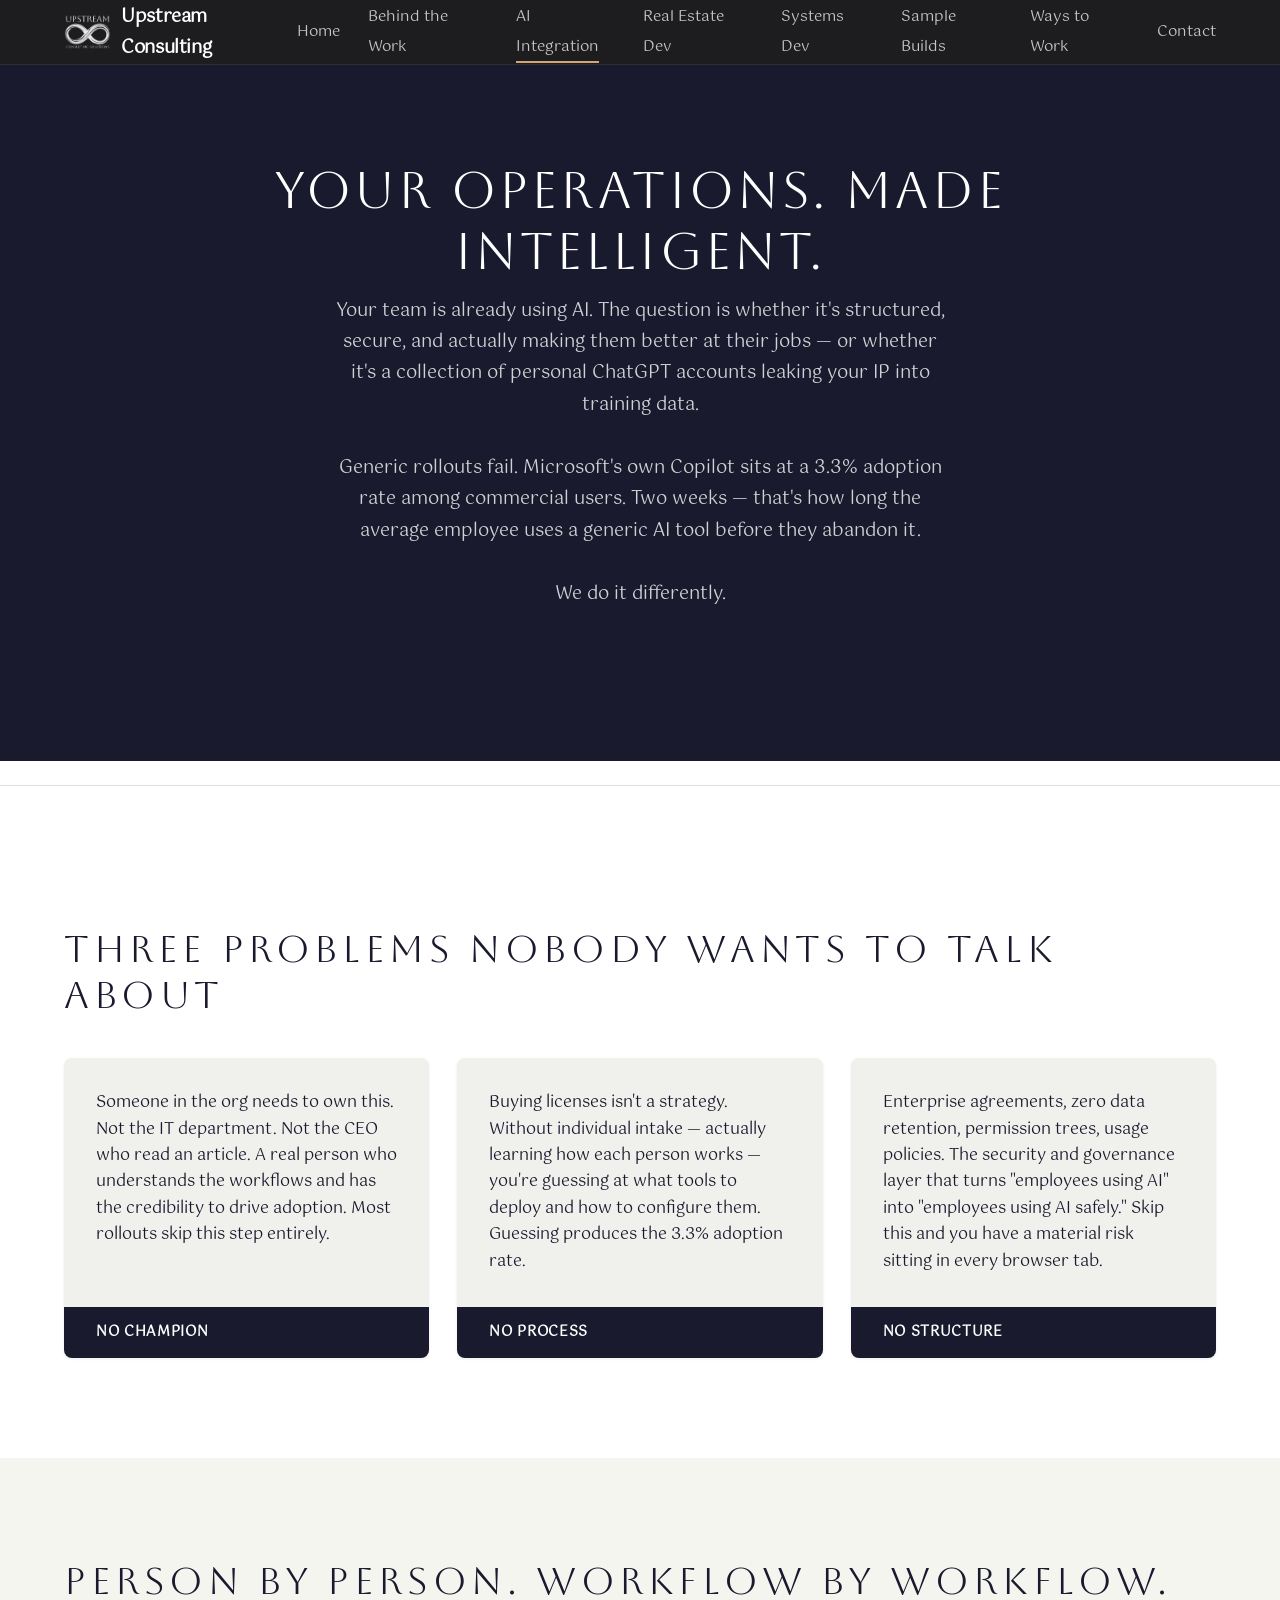
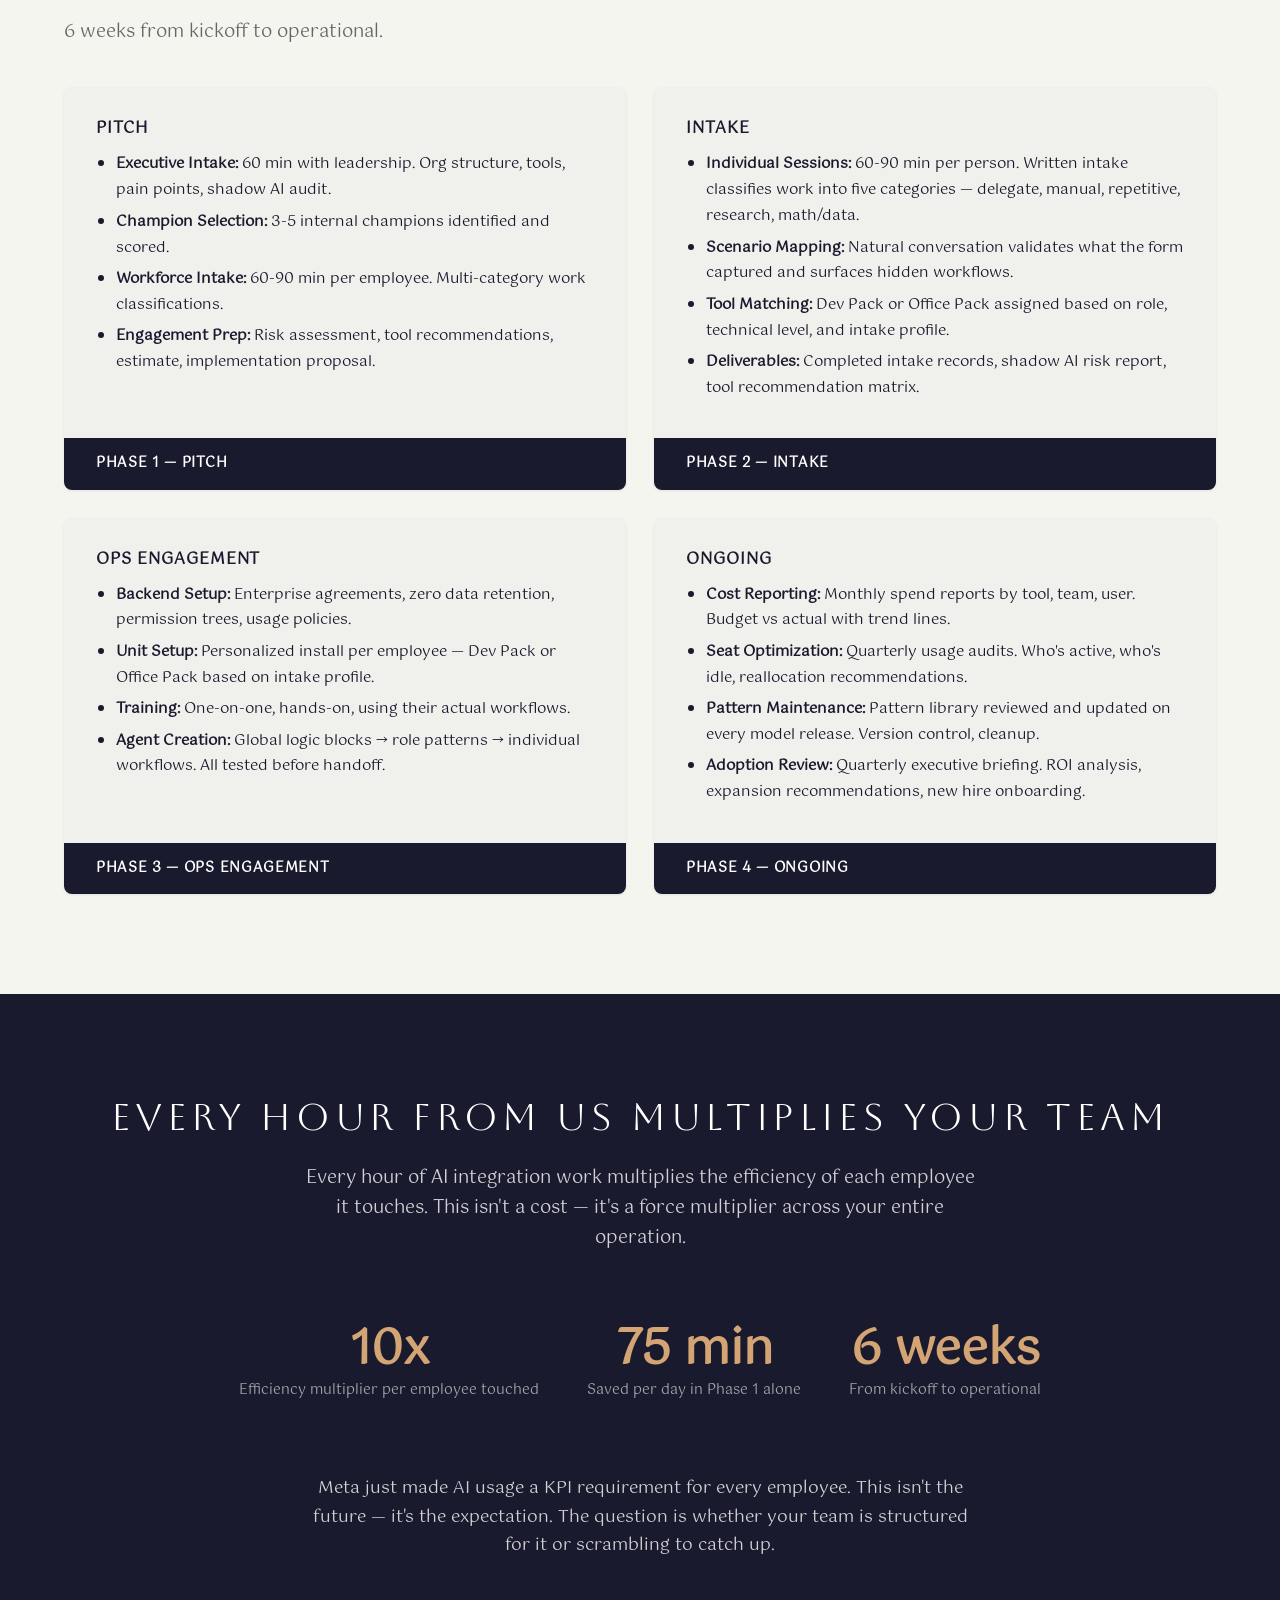
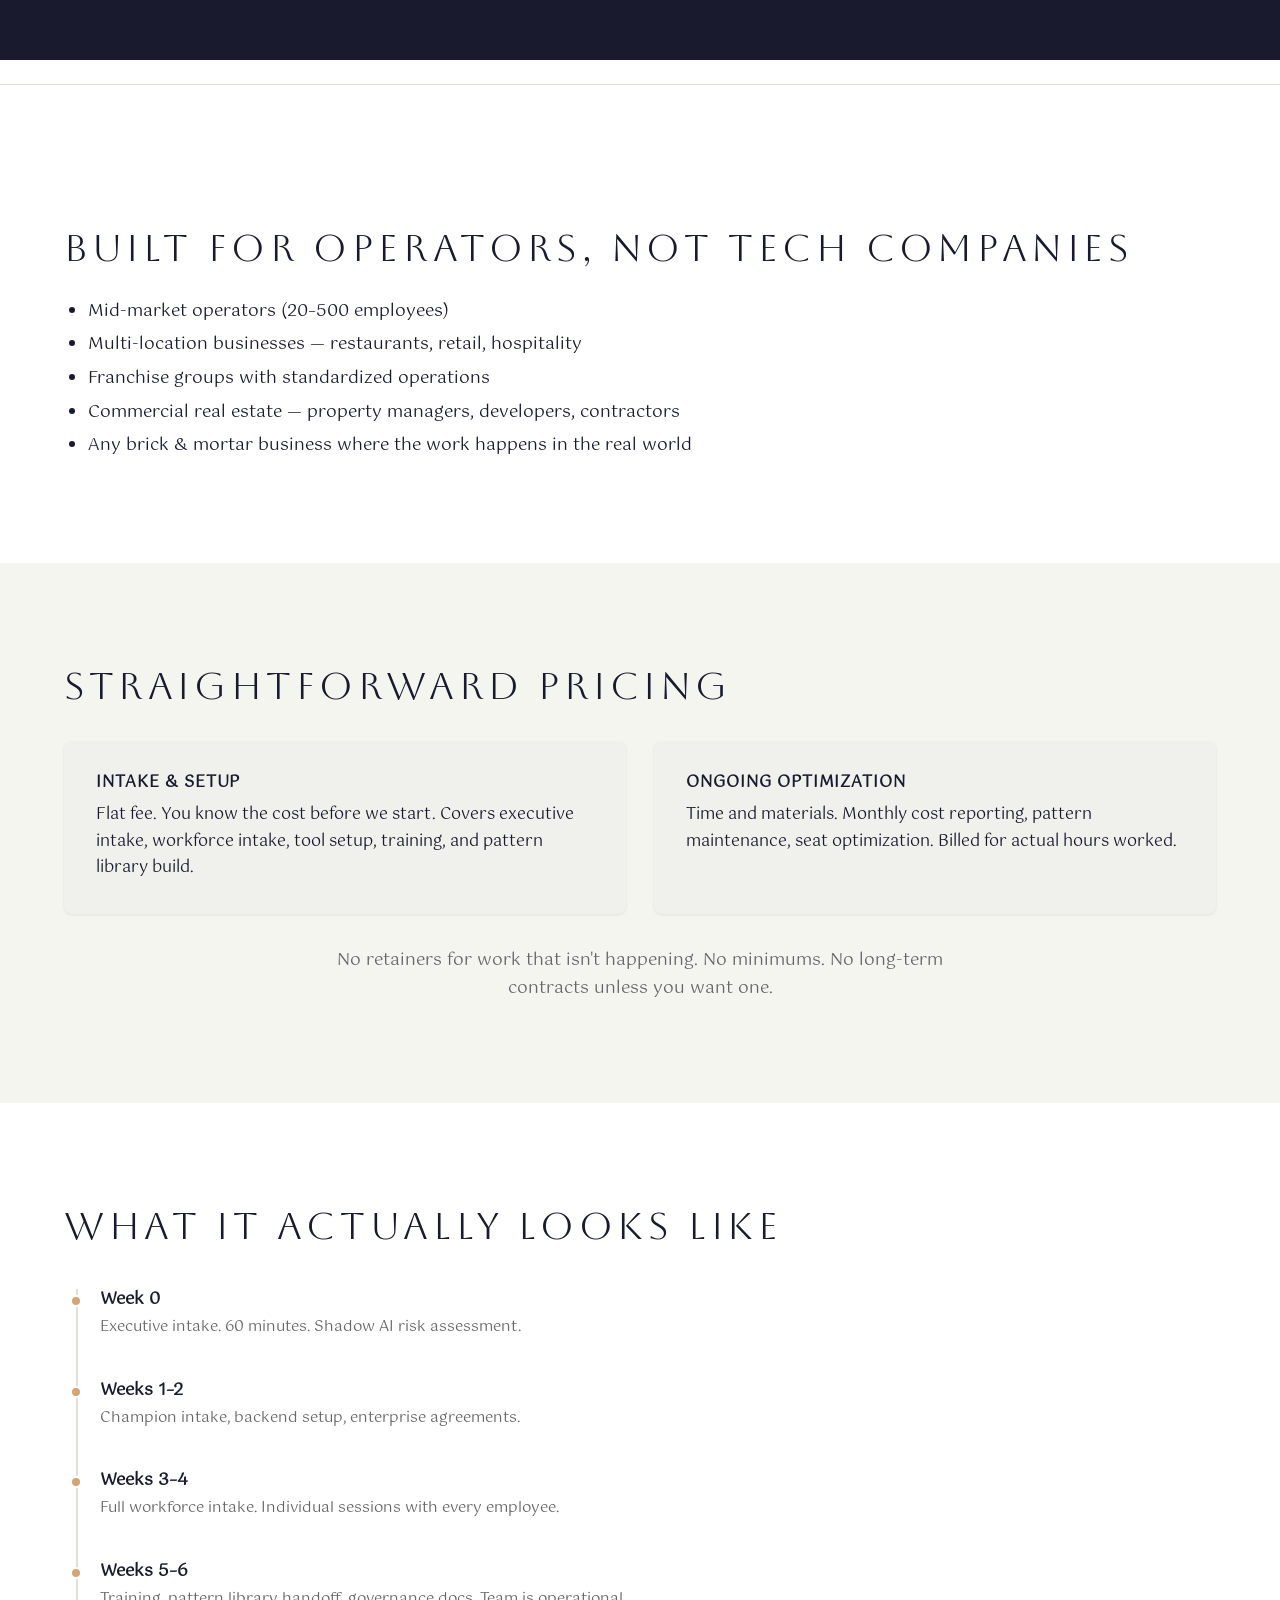
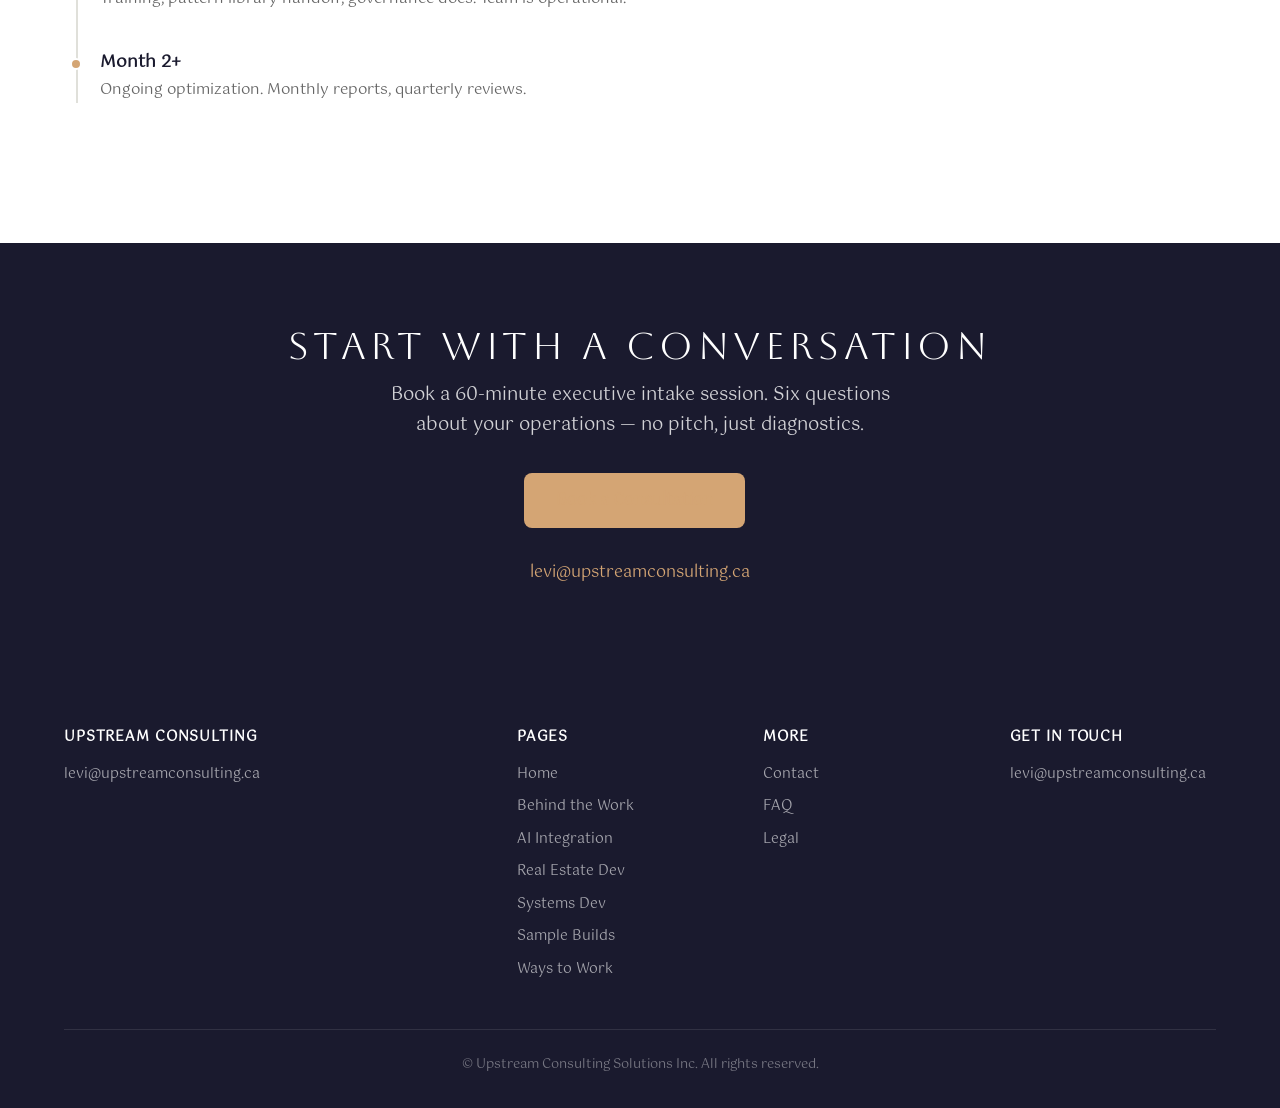
==== ai-integration/index.html @ 2034665e "Initial site: Webflow conversion + Sample Builds gallery + Ways to Work - 8 original pages restructu" ====
<!DOCTYPE html>
<html lang="en">
<head>
  <meta charset="UTF-8">
  <meta name="viewport" content="width=device-width, initial-scale=1.0">
  <title>AI Integration for Brick &amp; Mortar Operators | Upstream Consulting</title>
  <meta name="description" content="Person-by-person AI integration for brick and mortar operators. Structured rollouts, enterprise security, and ongoing optimization — not generic Copilot deployments.">
  <link rel="stylesheet" href="/styles.css">
</head>
<body>

  <!-- Navigation -->
  <nav class="nav" id="nav">
    <div class="nav-inner">
      <a href="/" class="nav-logo"><img src="/images/logo-invert-small.png" alt="Upstream Consulting"><span>Upstream Consulting</span></a>
      <button class="hamburger" id="hamburger" aria-label="Toggle menu">
        <span></span><span></span><span></span>
      </button>
      <ul class="nav-links" id="navLinks">
        <li><a href="/">Home</a></li>
        <li><a href="/behind-the-work/">Behind the Work</a></li>
        <li><a href="/ai-integration/" class="active">AI Integration</a></li>
        <li><a href="/red/">Real Estate Dev</a></li>
        <li><a href="/system-development/">Systems Dev</a></li>
        <li><a href="/sample-builds/">Sample Builds</a></li>
        <li><a href="/ways-to-work/">Ways to Work</a></li>
        <li><a href="/contact/">Contact</a></li>
      </ul>
    </div>
  </nav>

  <!-- Hero -->
  <section class="hero dark-section">
    <div class="container">
      <h1>Your Operations. Made Intelligent.</h1>
      <p>Your team is already using AI. The question is whether it's structured, secure, and actually making them better at their jobs — or whether it's a collection of personal ChatGPT accounts leaking your IP into training data.</p>
      <p>Generic rollouts fail. Microsoft's own Copilot sits at a 3.3% adoption rate among commercial users. Two weeks — that's how long the average employee uses a generic AI tool before they abandon it.</p>
      <p>We do it differently.</p>
    </div>
  </section>

  <div class="section-divider"></div>

  <!-- Three Problems -->
  <section class="section">
    <div class="container">
      <h2>Three Problems Nobody Wants to Talk About</h2>
      <div class="cards-grid-3" style="margin-top: 2.5rem;">
        <div class="card phase-card">
          <div class="card-body">
            <p>Someone in the org needs to own this. Not the IT department. Not the CEO who read an article. A real person who understands the workflows and has the credibility to drive adoption. Most rollouts skip this step entirely.</p>
          </div>
          <div class="card-label">No Champion</div>
        </div>
        <div class="card phase-card">
          <div class="card-body">
            <p>Buying licenses isn't a strategy. Without individual intake — actually learning how each person works — you're guessing at what tools to deploy and how to configure them. Guessing produces the 3.3% adoption rate.</p>
          </div>
          <div class="card-label">No Process</div>
        </div>
        <div class="card phase-card">
          <div class="card-body">
            <p>Enterprise agreements, zero data retention, permission trees, usage policies. The security and governance layer that turns "employees using AI" into "employees using AI safely." Skip this and you have a material risk sitting in every browser tab.</p>
          </div>
          <div class="card-label">No Structure</div>
        </div>
      </div>
    </div>
  </section>

  <!-- Person by Person -->
  <section class="section alt-bg">
    <div class="container">
      <h2>Person by Person. Workflow by Workflow.</h2>
      <p class="section-sub">6 weeks from kickoff to operational.</p>
      <div class="cards-grid" style="margin-top: 1rem;">

        <!-- PITCH -->
        <div class="card phase-card">
          <div class="card-body">
            <h3>Pitch</h3>
            <ul>
              <li><strong>Executive Intake:</strong> 60 min with leadership. Org structure, tools, pain points, shadow AI audit.</li>
              <li><strong>Champion Selection:</strong> 3-5 internal champions identified and scored.</li>
              <li><strong>Workforce Intake:</strong> 60-90 min per employee. Multi-category work classifications.</li>
              <li><strong>Engagement Prep:</strong> Risk assessment, tool recommendations, estimate, implementation proposal.</li>
            </ul>
          </div>
          <div class="card-label">Phase 1 — Pitch</div>
        </div>

        <!-- INTAKE -->
        <div class="card phase-card">
          <div class="card-body">
            <h3>Intake</h3>
            <ul>
              <li><strong>Individual Sessions:</strong> 60-90 min per person. Written intake classifies work into five categories — delegate, manual, repetitive, research, math/data.</li>
              <li><strong>Scenario Mapping:</strong> Natural conversation validates what the form captured and surfaces hidden workflows.</li>
              <li><strong>Tool Matching:</strong> Dev Pack or Office Pack assigned based on role, technical level, and intake profile.</li>
              <li><strong>Deliverables:</strong> Completed intake records, shadow AI risk report, tool recommendation matrix.</li>
            </ul>
          </div>
          <div class="card-label">Phase 2 — Intake</div>
        </div>

        <!-- OPS ENGAGEMENT -->
        <div class="card phase-card">
          <div class="card-body">
            <h3>Ops Engagement</h3>
            <ul>
              <li><strong>Backend Setup:</strong> Enterprise agreements, zero data retention, permission trees, usage policies.</li>
              <li><strong>Unit Setup:</strong> Personalized install per employee — Dev Pack or Office Pack based on intake profile.</li>
              <li><strong>Training:</strong> One-on-one, hands-on, using their actual workflows.</li>
              <li><strong>Agent Creation:</strong> Global logic blocks → role patterns → individual workflows. All tested before handoff.</li>
            </ul>
          </div>
          <div class="card-label">Phase 3 — Ops Engagement</div>
        </div>

        <!-- ONGOING -->
        <div class="card phase-card">
          <div class="card-body">
            <h3>Ongoing</h3>
            <ul>
              <li><strong>Cost Reporting:</strong> Monthly spend reports by tool, team, user. Budget vs actual with trend lines.</li>
              <li><strong>Seat Optimization:</strong> Quarterly usage audits. Who's active, who's idle, reallocation recommendations.</li>
              <li><strong>Pattern Maintenance:</strong> Pattern library reviewed and updated on every model release. Version control, cleanup.</li>
              <li><strong>Adoption Review:</strong> Quarterly executive briefing. ROI analysis, expansion recommendations, new hire onboarding.</li>
            </ul>
          </div>
          <div class="card-label">Phase 4 — Ongoing</div>
        </div>

      </div>
    </div>
  </section>

  <!-- Force Multiplier -->
  <section class="dark-section" style="text-align:center;">
    <div class="container">
      <h2>Every Hour From Us Multiplies Your Team</h2>
      <p style="max-width:680px; margin:1.5rem auto;">Every hour of AI integration work multiplies the efficiency of each employee it touches. This isn't a cost — it's a force multiplier across your entire operation.</p>
      <div class="stats-row" style="margin-top:2rem;">
        <div class="stat">
          <div class="stat-number">10x</div>
          <div class="stat-label">Efficiency multiplier per employee touched</div>
        </div>
        <div class="stat">
          <div class="stat-number">75 min</div>
          <div class="stat-label">Saved per day in Phase 1 alone</div>
        </div>
        <div class="stat">
          <div class="stat-number">6 weeks</div>
          <div class="stat-label">From kickoff to operational</div>
        </div>
      </div>
      <p style="max-width:680px; margin:2rem auto 0; font-size:1.05rem;">Meta just made AI usage a KPI requirement for every employee. This isn't the future — it's the expectation. The question is whether your team is structured for it or scrambling to catch up.</p>
    </div>
  </section>

  <div class="section-divider"></div>

  <!-- Built for Operators -->
  <section class="section">
    <div class="container">
      <h2>Built for Operators, Not Tech Companies</h2>
      <ul style="max-width: 680px; margin-top: 1.5rem; padding-left: 1.5rem; font-size: 1.05rem; line-height: 2;">
        <li>Mid-market operators (20–500 employees)</li>
        <li>Multi-location businesses — restaurants, retail, hospitality</li>
        <li>Franchise groups with standardized operations</li>
        <li>Commercial real estate — property managers, developers, contractors</li>
        <li>Any brick &amp; mortar business where the work happens in the real world</li>
      </ul>
    </div>
  </section>

  <!-- Straightforward Pricing -->
  <section class="section alt-bg">
    <div class="container">
      <h2>Straightforward Pricing</h2>
      <div class="cards-grid" style="margin-top: 2rem;">
        <div class="card">
          <div class="card-body">
            <h3>Intake &amp; Setup</h3>
            <p>Flat fee. You know the cost before we start. Covers executive intake, workforce intake, tool setup, training, and pattern library build.</p>
          </div>
        </div>
        <div class="card">
          <div class="card-body">
            <h3>Ongoing Optimization</h3>
            <p>Time and materials. Monthly cost reporting, pattern maintenance, seat optimization. Billed for actual hours worked.</p>
          </div>
        </div>
      </div>
      <p style="text-align: center; margin-top: 2rem; color: var(--gray-600); font-size: 1.05rem; max-width: 640px; margin-left: auto; margin-right: auto;">No retainers for work that isn't happening. No minimums. No long-term contracts unless you want one.</p>
    </div>
  </section>

  <!-- Timeline -->
  <section class="section">
    <div class="container">
      <h2>What It Actually Looks Like</h2>
      <div class="timeline" style="margin-top: 2.5rem;">
        <div class="timeline-item">
          <h4>Week 0</h4>
          <p>Executive intake. 60 minutes. Shadow AI risk assessment.</p>
        </div>
        <div class="timeline-item">
          <h4>Weeks 1–2</h4>
          <p>Champion intake, backend setup, enterprise agreements.</p>
        </div>
        <div class="timeline-item">
          <h4>Weeks 3–4</h4>
          <p>Full workforce intake. Individual sessions with every employee.</p>
        </div>
        <div class="timeline-item">
          <h4>Weeks 5–6</h4>
          <p>Training, pattern library handoff, governance docs. Team is operational.</p>
        </div>
        <div class="timeline-item">
          <h4>Month 2+</h4>
          <p>Ongoing optimization. Monthly reports, quarterly reviews.</p>
        </div>
      </div>
    </div>
  </section>

  <!-- CTA -->
  <section class="dark-section cta-section">
    <div class="container">
      <h2>Start With a Conversation</h2>
      <p>Book a 60-minute executive intake session. Six questions about your operations — no pitch, just diagnostics.</p>
      <a href="/contact/" class="btn btn-primary" style="margin-right: 12px;">Book a Consultation</a>
      <br><br>
      <a href="mailto:levi@upstreamconsulting.ca" style="color: var(--gold); font-size: 1rem;">levi@upstreamconsulting.ca</a>
    </div>
  </section>

  <!-- Footer -->
  <footer class="site-footer">
    <div class="container">
      <div class="footer-grid">
        <div class="footer-col">
          <h4>Upstream Consulting</h4>
          <p><a href="mailto:levi@upstreamconsulting.ca">levi@upstreamconsulting.ca</a></p>
        </div>
        <div class="footer-col">
          <h4>Pages</h4>
          <a href="/">Home</a>
          <a href="/behind-the-work/">Behind the Work</a>
          <a href="/ai-integration/">AI Integration</a>
          <a href="/red/">Real Estate Dev</a>
          <a href="/system-development/">Systems Dev</a>
          <a href="/sample-builds/">Sample Builds</a>
          <a href="/ways-to-work/">Ways to Work</a>
        </div>
        <div class="footer-col">
          <h4>More</h4>
          <a href="/contact/">Contact</a>
          <a href="/faqs/">FAQ</a>
          <a href="/legal/">Legal</a>
        </div>
        <div class="footer-col">
          <h4>Get in Touch</h4>
          <a href="mailto:levi@upstreamconsulting.ca">levi@upstreamconsulting.ca</a>
        </div>
      </div>
      <div class="footer-bottom">
        &copy; Upstream Consulting Solutions Inc. All rights reserved.
      </div>
    </div>
  </footer>

  <!-- Back to Top -->
  <button class="back-to-top" id="backToTop" aria-label="Back to top">&uarr;</button>

  <script>
    // Nav scroll shadow
    const nav = document.getElementById('nav');
    window.addEventListener('scroll', () => {
      nav.classList.toggle('scrolled', window.scrollY > 10);
    });

    // Hamburger toggle
    const hamburger = document.getElementById('hamburger');
    const navLinks = document.getElementById('navLinks');
    hamburger.addEventListener('click', () => {
      hamburger.classList.toggle('open');
      navLinks.classList.toggle('open');
    });

    // Close menu on link click (mobile)
    navLinks.querySelectorAll('a').forEach(link => {
      link.addEventListener('click', () => {
        hamburger.classList.remove('open');
        navLinks.classList.remove('open');
      });
    });

    // Back to top
    const backToTop = document.getElementById('backToTop');
    window.addEventListener('scroll', () => {
      backToTop.classList.toggle('visible', window.scrollY > 400);
    });
    backToTop.addEventListener('click', () => {
      window.scrollTo({ top: 0, behavior: 'smooth' });
    });
  </script>

</body>
</html>
---- styles.css ----
/* ============================================
   Upstream Consulting — Shared Styles
   ============================================ */

@import url('https://fonts.googleapis.com/css2?family=Inter:wght@300;400;500;600;700;800&family=Syne:wght@400;500;600;700;800&family=Aboreto&family=Gotu&display=swap');

/* --- Reset & Base --- */
*, *::before, *::after {
  box-sizing: border-box;
  margin: 0;
  padding: 0;
}

:root {
  --white: #ffffff;
  --off-white: #f5f5f0;
  --charcoal: #1a1a2e;
  --gold: #d4a574;
  --teal: #4a9b8e;
  --gray-100: #f0f0ec;
  --gray-200: #e0e0da;
  --gray-400: #999;
  --gray-600: #666;
  --shadow-sm: 0 1px 3px rgba(0,0,0,.08);
  --shadow-md: 0 4px 12px rgba(0,0,0,.1);
  --shadow-lg: 0 8px 24px rgba(0,0,0,.12);
  --radius: 8px;
  --transition: .25s ease;
  --max-width: 1200px;
}

html {
  scroll-behavior: smooth;
  font-size: 16px;
}

body {
  font-family: 'Gotu', 'Inter', system-ui, sans-serif;
  font-size: 1.1rem;
  line-height: 1.7;
  color: var(--charcoal);
  background: var(--white);
  -webkit-font-smoothing: antialiased;
}

img { max-width: 100%; display: block; }
a { color: var(--teal); text-decoration: none; transition: color var(--transition); }
a:hover { color: var(--gold); }

.container {
  width: 100%;
  max-width: var(--max-width);
  margin: 0 auto;
  padding: 0 24px;
}

/* --- Typography --- */
h1, h2 {
  font-family: 'Syne', 'Arial', sans-serif;
  font-weight: 500;
  line-height: 1.2;
  letter-spacing: .12em;
  text-transform: uppercase;
}
h1 {
  font-family: 'Aboreto', sans-serif;
  font-size: 2.6rem;
  font-weight: 400;
  letter-spacing: .06em;
}
h2 {
  font-family: 'Aboreto', sans-serif;
  font-size: 2rem;
  font-weight: 400;
  letter-spacing: .12em;
}

h3, h4 { font-weight: 700; line-height: 1.25; }
h1 { font-size: 3.2rem; }
h2 { font-size: 2.4rem; margin-bottom: .75rem; }
h3 { font-size: 1.5rem; margin-bottom: .4rem; }
p + p { margin-top: 1rem; }

.section-sub {
  color: var(--gray-600);
  font-size: 1.15rem;
  margin-bottom: 2.5rem;
  font-weight: 500;
}

.section-divider {
  width: 100%;
  height: 1px;
  background: var(--gray-200);
  margin: 1.5rem 0 2.5rem;
}

/* --- Buttons --- */
.btn {
  display: inline-block;
  padding: 14px 32px;
  border-radius: var(--radius);
  font-family: inherit;
  font-size: 1rem;
  font-weight: 600;
  cursor: pointer;
  border: none;
  transition: background var(--transition), transform var(--transition), box-shadow var(--transition);
}
.btn:hover { transform: translateY(-2px); box-shadow: var(--shadow-md); }

.btn-primary {
  background: var(--gold);
  color: var(--charcoal);
}
.btn-primary:hover { background: #c4955e; color: var(--charcoal); }

.btn-outline {
  background: transparent;
  color: var(--white);
  border: 2px solid var(--gold);
}
.btn-outline:hover { background: var(--gold); color: var(--charcoal); }

/* --- Navigation --- */
.nav {
  position: fixed;
  top: 0;
  left: 0;
  right: 0;
  z-index: 1000;
  background: rgba(30,30,31,.95);
  backdrop-filter: blur(12px);
  -webkit-backdrop-filter: blur(12px);
  border-bottom: 1px solid rgba(255,255,255,.08);
  transition: box-shadow var(--transition);
}
.nav.scrolled { box-shadow: 0 4px 20px rgba(0,0,0,.3); }

.nav-inner {
  max-width: var(--max-width);
  margin: 0 auto;
  padding: 0 24px;
  display: flex;
  align-items: center;
  justify-content: space-between;
  height: 64px;
}

.nav-logo {
  display: flex;
  align-items: center;
  gap: 10px;
}
.nav-logo img {
  height: 36px;
  width: auto;
}
.nav-logo span {
  font-weight: 800;
  font-size: 1.15rem;
  color: var(--white);
  letter-spacing: -.02em;
}
.nav-logo:hover span { color: var(--gold); }

.nav-links {
  list-style: none;
  display: flex;
  gap: 28px;
  align-items: center;
}
.nav-links a {
  color: rgba(255,255,255,.75);
  font-size: .92rem;
  font-weight: 500;
  position: relative;
}
.nav-links a:hover { color: var(--white); }
.nav-links a::after {
  content: '';
  position: absolute;
  bottom: -4px;
  left: 0;
  width: 0;
  height: 2px;
  background: var(--gold);
  transition: width var(--transition);
}
.nav-links a:hover::after,
.nav-links a.active::after { width: 100%; }
.nav-links a:hover { color: var(--white); }

/* Hamburger */
.hamburger {
  display: none;
  flex-direction: column;
  gap: 5px;
  background: none;
  border: none;
  cursor: pointer;
  padding: 4px;
}
.hamburger span {
  display: block;
  width: 24px;
  height: 2px;
  background: var(--white);
  transition: transform var(--transition), opacity var(--transition);
}
.hamburger.open span:nth-child(1) { transform: translateY(7px) rotate(45deg); }
.hamburger.open span:nth-child(2) { opacity: 0; }
.hamburger.open span:nth-child(3) { transform: translateY(-7px) rotate(-45deg); }

/* --- Sections --- */
section {
  padding: 100px 0;
}

.hero {
  padding: 160px 0 120px;
  text-align: center;
}
.hero h1 {
  max-width: 800px;
  margin: 0 auto .75rem;
}
.hero p {
  max-width: 620px;
  margin: 0 auto 2rem;
  color: var(--gray-600);
  font-size: 1.15rem;
}

.dark-section {
  background: var(--charcoal);
  color: var(--white);
}
.dark-section h2,
.dark-section h3 { color: var(--white); }
.dark-section p { color: rgba(255,255,255,.8); }
.dark-section a { color: var(--gold); }

.alt-bg { background: var(--off-white); }

/* --- Cards Grid --- */
.cards-grid {
  display: grid;
  grid-template-columns: repeat(2, 1fr);
  gap: 28px;
}

.card {
  background: var(--gray-100);
  border-radius: var(--radius);
  overflow: hidden;
  box-shadow: var(--shadow-sm);
  transition: transform var(--transition), box-shadow var(--transition);
  display: flex;
  flex-direction: column;
}
.card:hover {
  transform: translateY(-4px);
  box-shadow: var(--shadow-lg);
}

.card-body {
  padding: 32px;
  flex: 1;
}
.card-body h3 {
  text-transform: uppercase;
  font-size: 1rem;
  letter-spacing: .06em;
  margin-bottom: .6rem;
  color: var(--charcoal);
}
.card-body .card-italic {
  font-style: italic;
  color: var(--gray-600);
  font-size: .95rem;
  margin-bottom: .75rem;
}
.card-body p {
  font-size: 1rem;
  line-height: 1.65;
}
.card-body ul {
  margin-top: .75rem;
  padding-left: 1.25rem;
  font-size: .95rem;
}
.card-body ul li {
  margin-bottom: .35rem;
}

.card-label {
  background: var(--charcoal);
  color: var(--white);
  padding: 14px 32px;
  font-size: .85rem;
  font-weight: 600;
  text-transform: uppercase;
  letter-spacing: .05em;
}

/* Phase cards (content + dark label bar) */
.phase-card { display: flex; flex-direction: column; }
.phase-card .card-body { flex: 1; }
.phase-card .card-label { margin-top: auto; }

/* --- Stat Blocks --- */
.stats-row {
  display: flex;
  justify-content: center;
  gap: 48px;
  flex-wrap: wrap;
  padding: 40px 0;
}
.stat {
  text-align: center;
}
.stat-number {
  font-size: 3rem;
  font-weight: 800;
  line-height: 1;
  color: var(--gold);
}
.dark-section .stat-number { color: var(--gold); }
.stat-label {
  font-size: .9rem;
  color: var(--gray-600);
  margin-top: .25rem;
}
.dark-section .stat-label { color: rgba(255,255,255,.6); }

/* --- Timeline --- */
.timeline {
  position: relative;
  padding-left: 36px;
  max-width: 720px;
}
.timeline::before {
  content: '';
  position: absolute;
  left: 12px;
  top: 0;
  bottom: 0;
  width: 2px;
  background: var(--gray-200);
}
.timeline-item {
  position: relative;
  margin-bottom: 2.5rem;
}
.timeline-item::before {
  content: '';
  position: absolute;
  left: -30px;
  top: 6px;
  width: 12px;
  height: 12px;
  border-radius: 50%;
  background: var(--gold);
  border: 2px solid var(--white);
}
.timeline-item h4 {
  font-size: 1.05rem;
  margin-bottom: .25rem;
}
.timeline-item p {
  font-size: .95rem;
  color: var(--gray-600);
}

/* --- Social Proof Strip --- */
.social-proof {
  text-align: center;
  padding: 48px 0;
  background: var(--off-white);
}
.social-proof p {
  font-size: .85rem;
  color: var(--gray-400);
  text-transform: uppercase;
  letter-spacing: .08em;
  font-weight: 600;
  margin-bottom: .75rem;
}
.proof-logos {
  display: flex;
  justify-content: center;
  align-items: center;
  flex-wrap: wrap;
  gap: 28px;
  font-size: .95rem;
  color: var(--gray-600);
  font-weight: 500;
}
.proof-logos span { white-space: nowrap; }

/* --- CTA Section --- */
.cta-section {
  text-align: center;
  padding: 80px 0;
}
.cta-section h2 { margin-bottom: .75rem; }
.cta-section p {
  max-width: 540px;
  margin: 0 auto 2rem;
}

/* --- FAQ Accordion (CSS-only) --- */
.faq details {
  border-bottom: 1px solid var(--gray-200);
}
.faq summary {
  padding: 18px 0;
  cursor: pointer;
  font-weight: 600;
  font-size: 1.05rem;
  list-style: none;
  display: flex;
  justify-content: space-between;
  align-items: center;
}
.faq summary::-webkit-details-marker { display: none; }
.faq summary::after {
  content: '+';
  font-size: 1.4rem;
  font-weight: 300;
  color: var(--gray-400);
  transition: transform var(--transition);
}
.faq details[open] summary::after {
  content: '−';
}
.faq details .faq-answer {
  padding: 0 0 18px;
  color: var(--gray-600);
  font-size: 1rem;
}

/* --- Forms --- */
.form-group {
  margin-bottom: 1.25rem;
}
.form-group label {
  display: block;
  font-weight: 600;
  font-size: .92rem;
  margin-bottom: .35rem;
}
.form-group input,
.form-group textarea,
.form-group select {
  width: 100%;
  padding: 12px 16px;
  border: 1px solid var(--gray-200);
  border-radius: var(--radius);
  font-family: inherit;
  font-size: 1rem;
  background: var(--white);
  transition: border-color var(--transition), box-shadow var(--transition);
}
.form-group input:focus,
.form-group textarea:focus,
.form-group select:focus {
  outline: none;
  border-color: var(--teal);
  box-shadow: 0 0 0 3px rgba(74,155,142,.15);
}
.form-group textarea { resize: vertical; min-height: 140px; }

/* --- Footer --- */
.site-footer {
  background: var(--charcoal);
  color: rgba(255,255,255,.7);
  padding: 60px 0 32px;
}
.footer-grid {
  display: grid;
  grid-template-columns: 2fr 1fr 1fr 1fr;
  gap: 40px;
  margin-bottom: 40px;
}
.footer-col h4 {
  color: var(--white);
  font-size: .9rem;
  text-transform: uppercase;
  letter-spacing: .06em;
  margin-bottom: 1rem;
}
.footer-col p,
.footer-col a {
  font-size: .9rem;
  color: rgba(255,255,255,.6);
  display: block;
  margin-bottom: .5rem;
}
.footer-col a:hover { color: var(--gold); }

.footer-bottom {
  border-top: 1px solid rgba(255,255,255,.1);
  padding-top: 24px;
  font-size: .8rem;
  text-align: center;
  color: rgba(255,255,255,.4);
}

/* --- Back to Top --- */
.back-to-top {
  position: fixed;
  bottom: 28px;
  right: 28px;
  width: 44px;
  height: 44px;
  border-radius: 50%;
  background: var(--charcoal);
  color: var(--white);
  border: none;
  cursor: pointer;
  font-size: 1.2rem;
  display: flex;
  align-items: center;
  justify-content: center;
  opacity: 0;
  pointer-events: none;
  transition: opacity var(--transition), transform var(--transition);
  box-shadow: var(--shadow-md);
}
.back-to-top.visible {
  opacity: 1;
  pointer-events: auto;
}
.back-to-top:hover {
  transform: translateY(-2px);
  background: var(--gold);
  color: var(--charcoal);
}

/* --- Service Blocks (image + text side by side) --- */
.service-block {
  display: flex;
  gap: 32px;
  align-items: stretch;
  background: var(--gray-100);
  border-radius: var(--radius);
  overflow: hidden;
  box-shadow: var(--shadow-sm);
  transition: transform var(--transition), box-shadow var(--transition);
}
.service-block:hover {
  transform: translateY(-4px);
  box-shadow: var(--shadow-lg);
}
.service-block-image {
  flex: 0 0 340px;
  min-height: 280px;
  background-size: cover;
  background-position: center;
  background-color: var(--gray-200);
}
.service-block-image.placeholder {
  display: flex;
  align-items: center;
  justify-content: center;
  color: var(--gray-600);
  font-size: .95rem;
  font-weight: 500;
}
.service-block-content {
  flex: 1;
  padding: 32px;
}
.service-block-content h3 {
  text-transform: uppercase;
  font-size: 1rem;
  letter-spacing: .06em;
  margin-bottom: .6rem;
  color: var(--charcoal);
}
.service-block-content .card-italic {
  font-style: italic;
  color: var(--gray-600);
  font-size: .95rem;
  margin-bottom: .75rem;
}
.service-block-content p {
  font-size: 1rem;
  line-height: 1.65;
}
.service-block-content ul {
  margin-top: .75rem;
  padding-left: 1.25rem;
  font-size: .95rem;
}
.service-block-content ul li {
  margin-bottom: .35rem;
}
.service-block-label {
  background: var(--charcoal);
  color: var(--white);
  padding: 14px 32px;
  font-size: .85rem;
  font-weight: 600;
  text-transform: uppercase;
  letter-spacing: .05em;
}

/* --- Hero Overlay --- */
.hero-overlay {
  background: linear-gradient(180deg, rgba(26,26,46,.15) 0%, transparent 60%);
}

/* --- Hero Background (replace with real image when available) --- */
.hero-bg {
  background: linear-gradient(135deg, rgba(26,26,46,0.08) 0%, rgba(74,155,142,0.06) 50%, rgba(212,165,116,0.04) 100%);
}

/* --- Platform Icons --- */
.platform-icon {
  display: inline-block;
  width: 28px;
  height: 28px;
  border-radius: 6px;
  margin-right: 10px;
  vertical-align: middle;
  font-size: .7rem;
  font-weight: 700;
  color: white;
  text-align: center;
  line-height: 28px;
}
.platform-icon.procore { background: #f47e20; }
.platform-icon.plangrid { background: #0073ea; }
.platform-icon.sharepoint { background: #038387; }
.platform-icon.m365 { background: #d83b01; }
.platform-icon.financial { background: #107c10; }
.platform-icon.hr { background: #5c2d91; }
.platform-icon.leadgen { background: #0078d4; }

/* --- Contact Grid --- */
.contact-grid {
  display: grid;
  grid-template-columns: 1fr 1fr;
  gap: 48px;
  align-items: start;
}

/* --- Three-Column Cards --- */
.cards-grid-3 {
  display: grid;
  grid-template-columns: repeat(3, 1fr);
  gap: 28px;
}

/* --- Portfolio Card Image --- */
.portfolio-img {
  height: 250px;
  background-size: cover;
  background-position: center;
  background-color: var(--gray-200);
}
.portfolio-img.placeholder {
  display: flex;
  align-items: center;
  justify-content: center;
  color: var(--gray-600);
  font-weight: 600;
  font-size: .9rem;
  text-align: center;
  padding: 16px;
}

/* --- Bio Layout --- */
.bio-layout {
  display: flex;
  gap: 32px;
  align-items: flex-start;
}
.bio-headshot {
  flex: 0 0 200px;
  width: 200px;
  height: 260px;
  border-radius: var(--radius);
  object-fit: cover;
}

/* --- Responsive --- */
@media (max-width: 1024px) {
  .cards-grid { grid-template-columns: repeat(2, 1fr); }
  .cards-grid-3 { grid-template-columns: repeat(2, 1fr); }
  .footer-grid { grid-template-columns: 1fr 1fr; }
}

@media (max-width: 768px) {
  section { padding: 40px 0; }
  h1 { font-size: 2rem; }
  h2 { font-size: 1.6rem; }
  .hero { padding: 100px 0 60px; }

  /* Mobile nav */
  .hamburger { display: flex; }
  .nav-links {
    position: fixed;
    top: 64px;
    left: 0;
    right: 0;
    background: rgba(30,30,31,.98);
    flex-direction: column;
    gap: 0;
    padding: 8px 0;
    box-shadow: var(--shadow-md);
    transform: translateY(-120%);
    transition: transform .3s ease;
  }
  .nav-links.open {
    transform: translateY(0);
  }
  .nav-links li { width: 100%; }
  .nav-links a {
    display: block;
    padding: 14px 24px;
    font-size: 1rem;
    color: rgba(255,255,255,.85);
  }
  .nav-links a:hover {
    color: var(--white);
    background: rgba(255,255,255,.06);
  }
  .nav-links a::after { display: none; }

  .service-block {
    flex-direction: column;
  }
  .service-block-image {
    flex: 0 0 auto;
    min-height: 200px;
    width: 100%;
  }

  .contact-grid { grid-template-columns: 1fr; }
  .cards-grid-3 { grid-template-columns: 1fr; }
  .bio-layout { flex-direction: column; align-items: center; }
  .bio-headshot { flex: 0 0 auto; width: 160px; height: 210px; }

  .cards-grid { grid-template-columns: 1fr; }
  .footer-grid { grid-template-columns: 1fr; gap: 24px; }
  .stats-row { gap: 24px; }
  .proof-logos { gap: 16px; font-size: .85rem; }
}

@media (max-width: 480px) {
  h1 { font-size: 1.65rem; }
  .container { padding: 0 16px; }
  .btn { padding: 12px 24px; font-size: .95rem; }
}
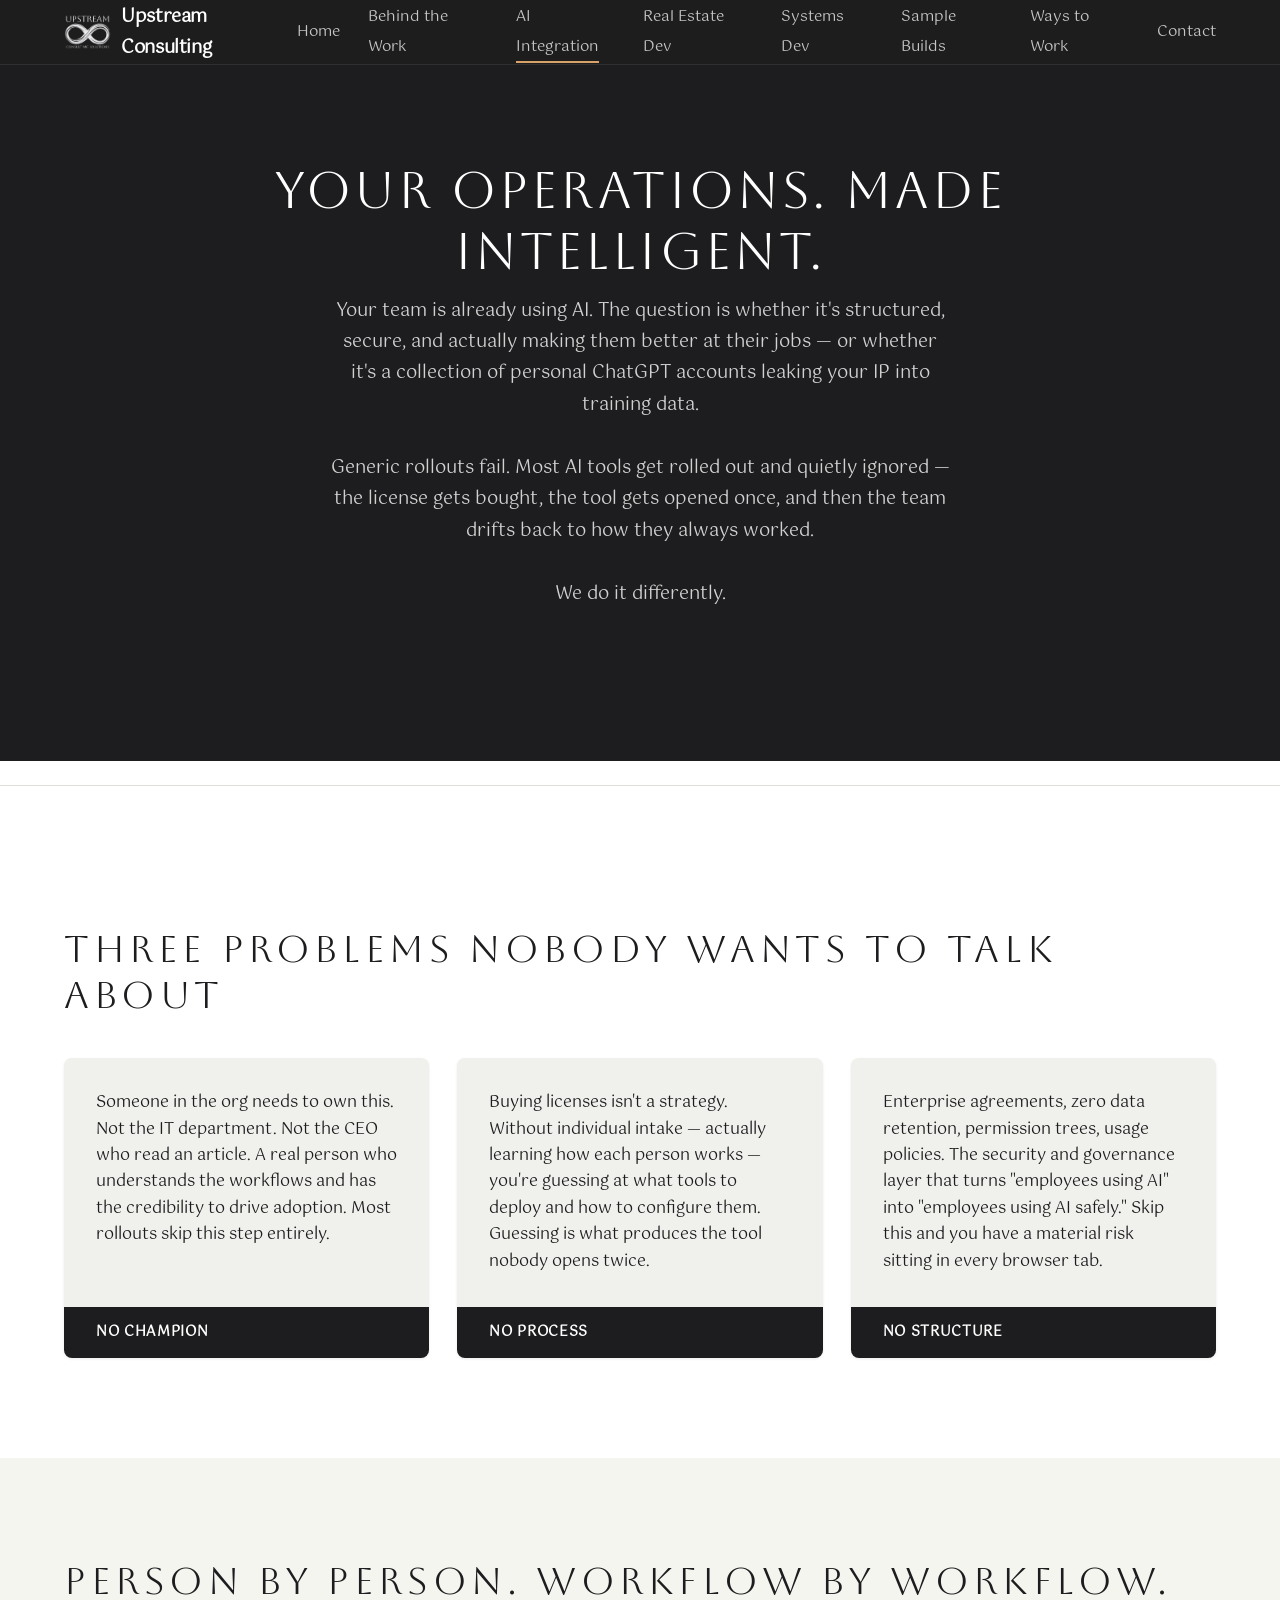
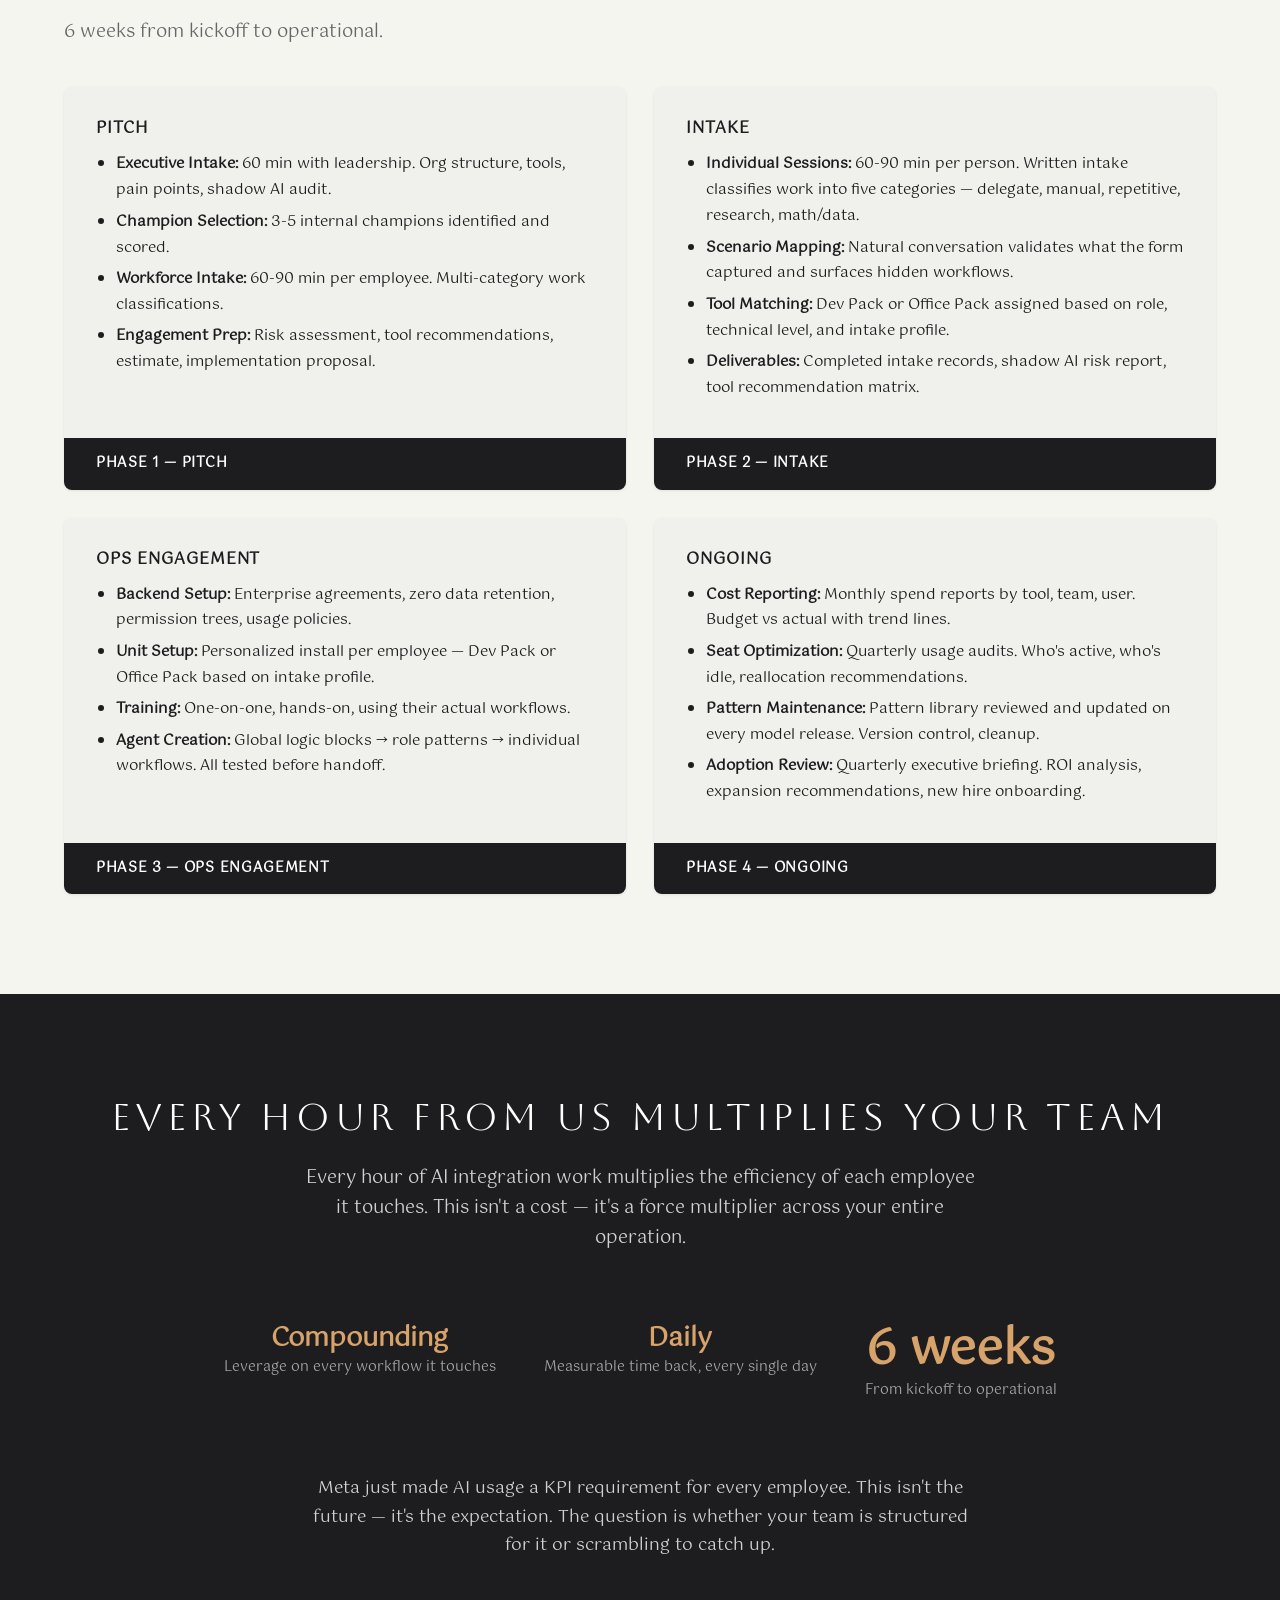
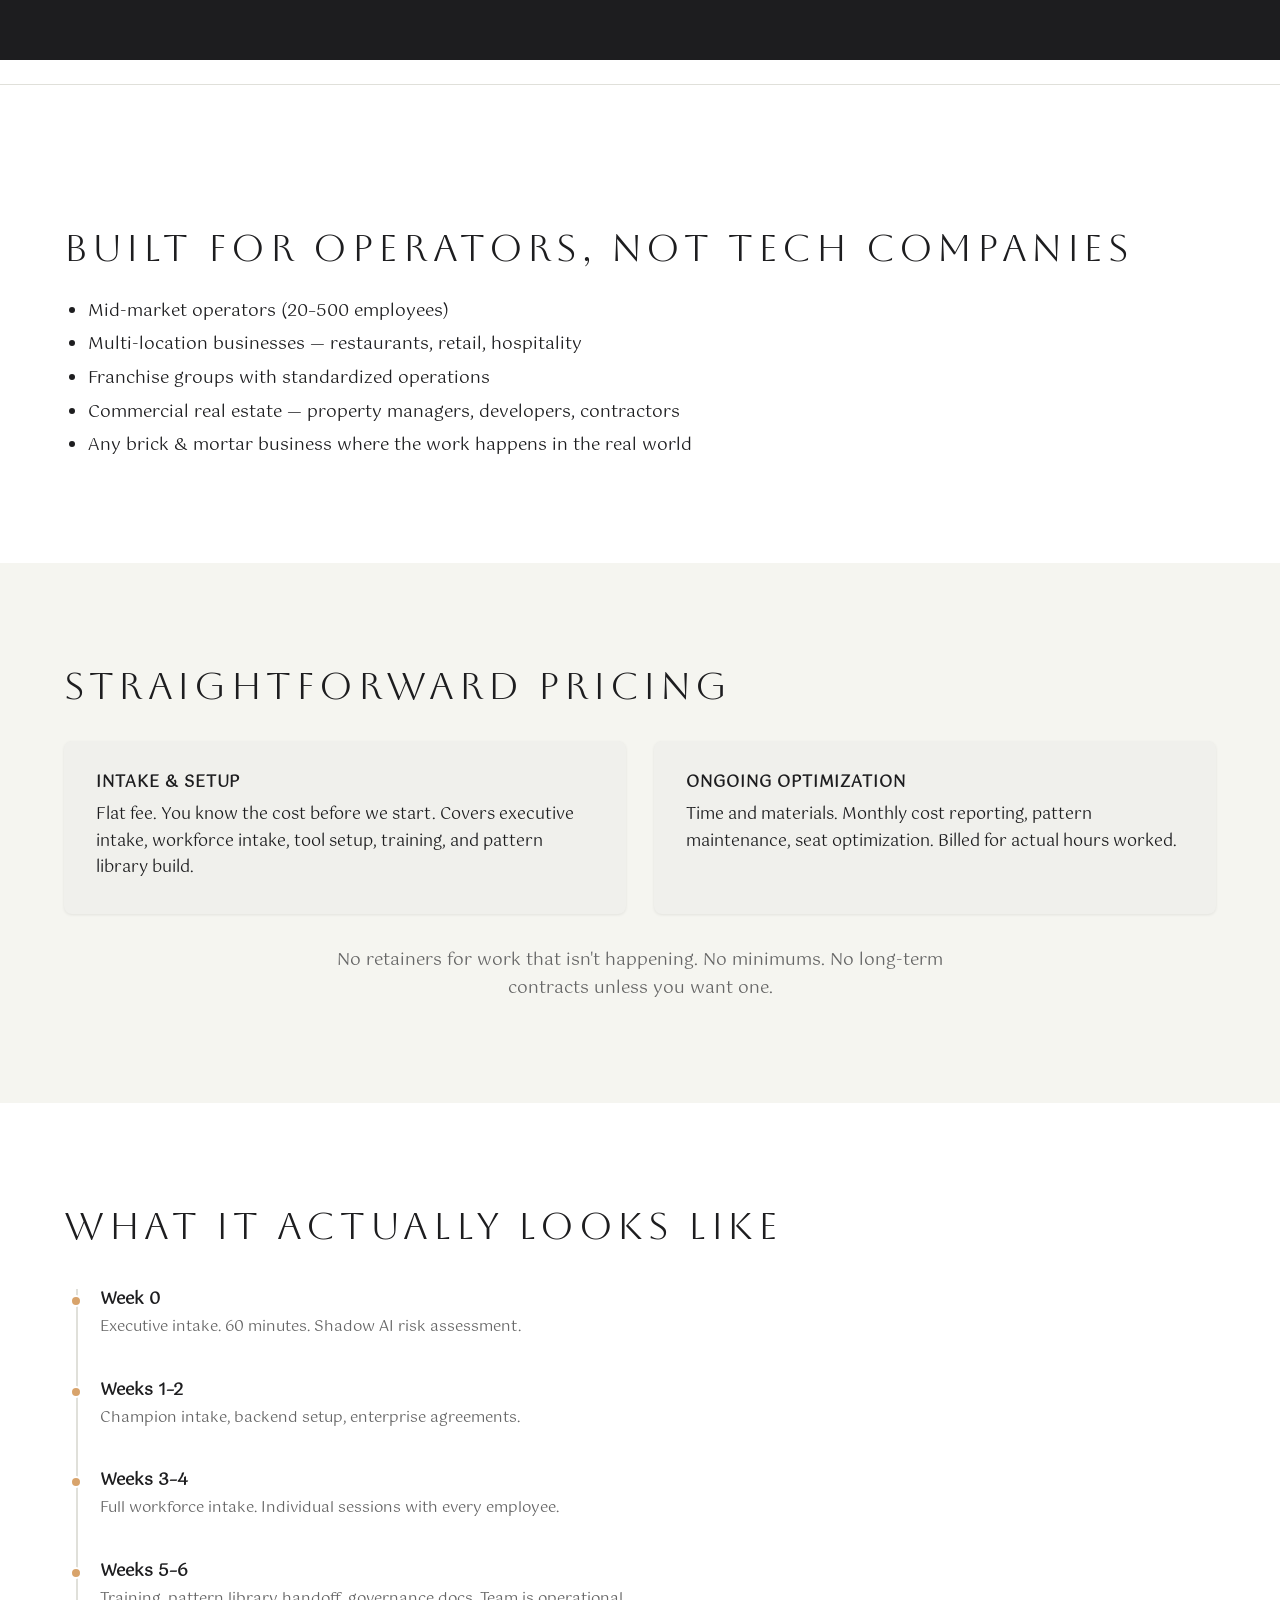
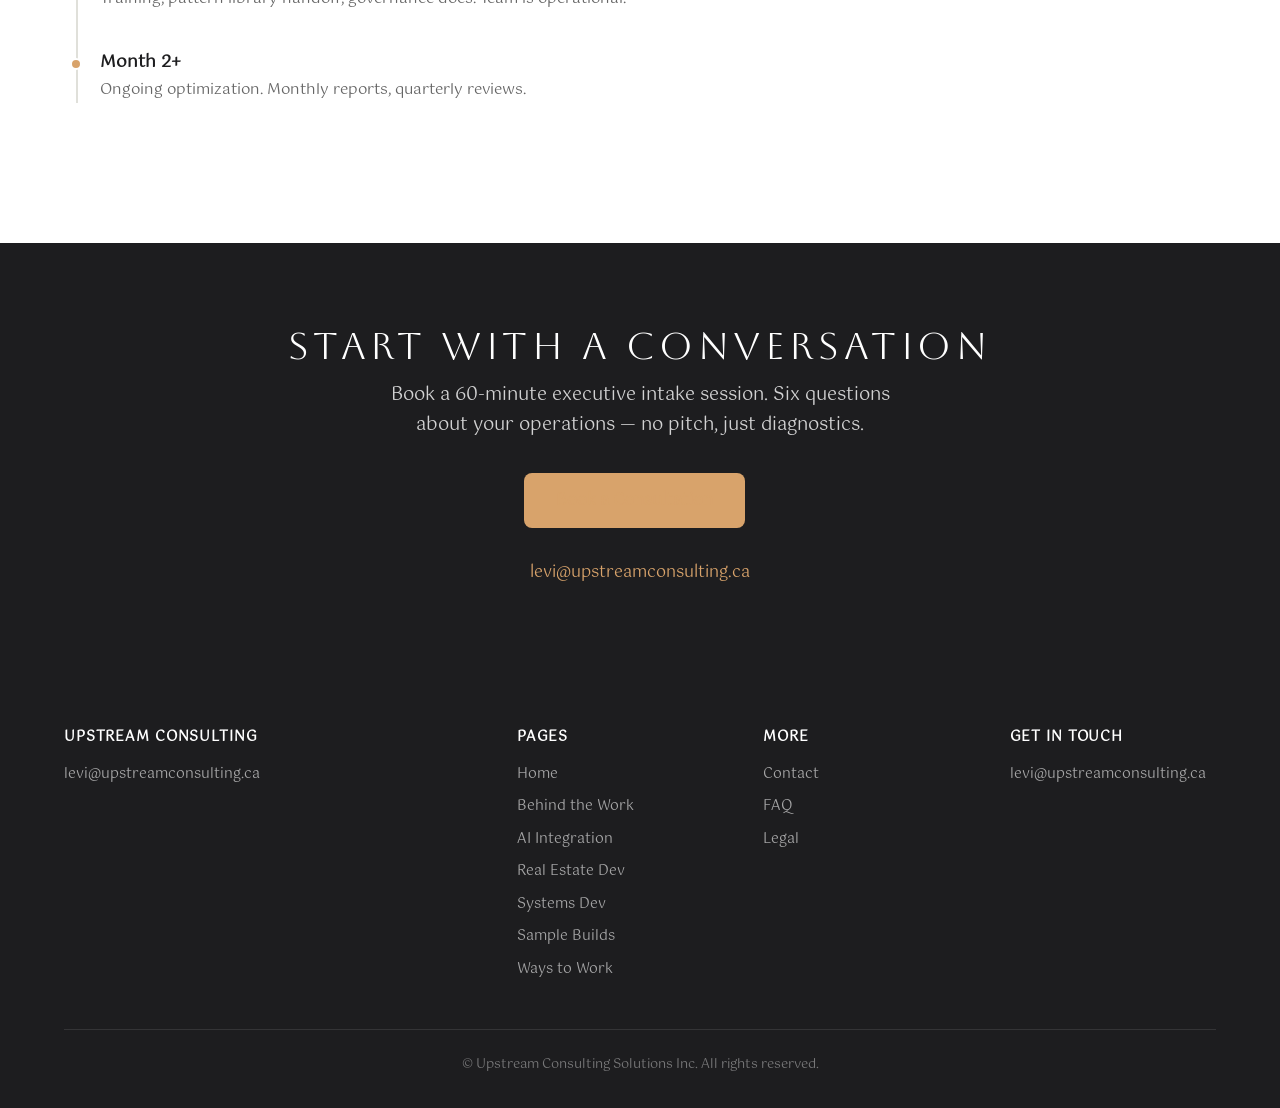
==== commit 6f0e220d: "Audit fix sprint: Editorial palette remap, voice strip, SEO and a11y pass - styles.css: Editorial to" ====
--- a/ai-integration/index.html
+++ b/ai-integration/index.html
@@ -5,15 +5,32 @@
   <meta name="viewport" content="width=device-width, initial-scale=1.0">
   <title>AI Integration for Brick &amp; Mortar Operators | Upstream Consulting</title>
   <meta name="description" content="Person-by-person AI integration for brick and mortar operators. Structured rollouts, enterprise security, and ongoing optimization — not generic Copilot deployments.">
+  <link rel="canonical" href="https://upstreamconsulting.ca/ai-integration/">
+
+  <!-- Open Graph -->
+  <meta property="og:type" content="website">
+  <meta property="og:title" content="AI Integration for Brick &amp; Mortar Operators | Upstream Consulting">
+  <meta property="og:description" content="Person-by-person AI integration for brick and mortar operators. Structured rollouts, enterprise security, and ongoing optimization — not generic Copilot deployments.">
+  <meta property="og:url" content="https://upstreamconsulting.ca/ai-integration/">
+  <meta property="og:image" content="https://upstreamconsulting.ca/images/logo-invert-small.png">
+  <meta property="og:site_name" content="Upstream Consulting">
+
+  <!-- Twitter Card -->
+  <meta name="twitter:card" content="summary">
+  <meta name="twitter:title" content="AI Integration for Brick &amp; Mortar Operators | Upstream Consulting">
+  <meta name="twitter:description" content="Person-by-person AI integration for brick and mortar operators. Structured rollouts, enterprise security, and ongoing optimization — not generic Copilot deployments.">
+
   <link rel="stylesheet" href="/styles.css">
 </head>
 <body>
 
+  <a href="#main" class="skip-link">Skip to content</a>
+
   <!-- Navigation -->
-  <nav class="nav" id="nav">
+  <nav class="nav" id="nav" aria-label="Main navigation">
     <div class="nav-inner">
       <a href="/" class="nav-logo"><img src="/images/logo-invert-small.png" alt="Upstream Consulting"><span>Upstream Consulting</span></a>
-      <button class="hamburger" id="hamburger" aria-label="Toggle menu">
+      <button class="hamburger" id="hamburger" aria-label="Toggle menu" aria-expanded="false">
         <span></span><span></span><span></span>
       </button>
       <ul class="nav-links" id="navLinks">
@@ -34,7 +51,7 @@
     <div class="container">
       <h1>Your Operations. Made Intelligent.</h1>
       <p>Your team is already using AI. The question is whether it's structured, secure, and actually making them better at their jobs — or whether it's a collection of personal ChatGPT accounts leaking your IP into training data.</p>
-      <p>Generic rollouts fail. Microsoft's own Copilot sits at a 3.3% adoption rate among commercial users. Two weeks — that's how long the average employee uses a generic AI tool before they abandon it.</p>
+      <p>Generic rollouts fail. Most AI tools get rolled out and quietly ignored — the license gets bought, the tool gets opened once, and then the team drifts back to how they always worked.</p>
       <p>We do it differently.</p>
     </div>
   </section>
@@ -42,7 +59,7 @@
   <div class="section-divider"></div>
 
   <!-- Three Problems -->
-  <section class="section">
+  <section class="section" id="main" tabindex="-1">
     <div class="container">
       <h2>Three Problems Nobody Wants to Talk About</h2>
       <div class="cards-grid-3" style="margin-top: 2.5rem;">
@@ -54,7 +71,7 @@
         </div>
         <div class="card phase-card">
           <div class="card-body">
-            <p>Buying licenses isn't a strategy. Without individual intake — actually learning how each person works — you're guessing at what tools to deploy and how to configure them. Guessing produces the 3.3% adoption rate.</p>
+            <p>Buying licenses isn't a strategy. Without individual intake — actually learning how each person works — you're guessing at what tools to deploy and how to configure them. Guessing is what produces the tool nobody opens twice.</p>
           </div>
           <div class="card-label">No Process</div>
         </div>
@@ -142,12 +159,12 @@
       <p style="max-width:680px; margin:1.5rem auto;">Every hour of AI integration work multiplies the efficiency of each employee it touches. This isn't a cost — it's a force multiplier across your entire operation.</p>
       <div class="stats-row" style="margin-top:2rem;">
         <div class="stat">
-          <div class="stat-number">10x</div>
-          <div class="stat-label">Efficiency multiplier per employee touched</div>
+          <div class="stat-number" style="font-size:1.6rem;">Compounding</div>
+          <div class="stat-label">Leverage on every workflow it touches</div>
         </div>
         <div class="stat">
-          <div class="stat-number">75 min</div>
-          <div class="stat-label">Saved per day in Phase 1 alone</div>
+          <div class="stat-number" style="font-size:1.6rem;">Daily</div>
+          <div class="stat-label">Measurable time back, every single day</div>
         </div>
         <div class="stat">
           <div class="stat-number">6 weeks</div>
@@ -275,18 +292,15 @@
   <button class="back-to-top" id="backToTop" aria-label="Back to top">&uarr;</button>
 
   <script>
-    // Nav scroll shadow
     const nav = document.getElementById('nav');
-    window.addEventListener('scroll', () => {
-      nav.classList.toggle('scrolled', window.scrollY > 10);
-    });
 
     // Hamburger toggle
     const hamburger = document.getElementById('hamburger');
     const navLinks = document.getElementById('navLinks');
     hamburger.addEventListener('click', () => {
-      hamburger.classList.toggle('open');
+      const open = hamburger.classList.toggle('open');
       navLinks.classList.toggle('open');
+      hamburger.setAttribute('aria-expanded', open ? 'true' : 'false');
     });
 
     // Close menu on link click (mobile)
@@ -294,17 +308,21 @@
       link.addEventListener('click', () => {
         hamburger.classList.remove('open');
         navLinks.classList.remove('open');
+        hamburger.setAttribute('aria-expanded', 'false');
       });
     });
 
     // Back to top
     const backToTop = document.getElementById('backToTop');
-    window.addEventListener('scroll', () => {
-      backToTop.classList.toggle('visible', window.scrollY > 400);
-    });
     backToTop.addEventListener('click', () => {
       window.scrollTo({ top: 0, behavior: 'smooth' });
     });
+
+    // Single scroll listener — nav shadow + back-to-top visibility
+    window.addEventListener('scroll', () => {
+      nav.classList.toggle('scrolled', window.scrollY > 10);
+      backToTop.classList.toggle('visible', window.scrollY > 400);
+    }, { passive: true });
   </script>
 
 </body>
--- a/styles.css
+++ b/styles.css
@@ -2,7 +2,7 @@
    Upstream Consulting — Shared Styles
    ============================================ */
 
-@import url('https://fonts.googleapis.com/css2?family=Inter:wght@300;400;500;600;700;800&family=Syne:wght@400;500;600;700;800&family=Aboreto&family=Gotu&display=swap');
+@import url('https://fonts.googleapis.com/css2?family=Aboreto&family=Gotu&family=Syne:wght@400;500;600;700;800&display=swap');
 
 /* --- Reset & Base --- */
 *, *::before, *::after {
@@ -14,12 +14,12 @@
 :root {
   --white: #ffffff;
   --off-white: #f5f5f0;
-  --charcoal: #1a1a2e;
-  --gold: #d4a574;
-  --teal: #4a9b8e;
+  --charcoal: #1D1D1F;
+  --gold: #D8A36B;
+  --teal: #5B7A5E;
   --gray-100: #f0f0ec;
   --gray-200: #e0e0da;
-  --gray-400: #999;
+  --gray-400: #767676;
   --gray-600: #666;
   --shadow-sm: 0 1px 3px rgba(0,0,0,.08);
   --shadow-md: 0 4px 12px rgba(0,0,0,.1);
@@ -35,7 +35,7 @@
 }
 
 body {
-  font-family: 'Gotu', 'Inter', system-ui, sans-serif;
+  font-family: 'Gotu', Georgia, serif;
   font-size: 1.1rem;
   line-height: 1.7;
   color: var(--charcoal);
@@ -44,8 +44,28 @@
 }
 
 img { max-width: 100%; display: block; }
-a { color: var(--teal); text-decoration: none; transition: color var(--transition); }
+a { color: #8A5F4F; text-decoration: none; transition: color var(--transition); }
 a:hover { color: var(--gold); }
+
+/* Visible keyboard focus ring */
+:focus-visible { outline: 2px solid #A57663; outline-offset: 2px; }
+
+/* Skip-to-content link — off-screen until focused */
+.skip-link {
+  position: absolute;
+  left: -9999px;
+  top: 0;
+  z-index: 2000;
+  padding: 12px 20px;
+  background: var(--charcoal);
+  color: var(--off-white);
+  font-weight: 600;
+  border-radius: 0 0 var(--radius) 0;
+}
+.skip-link:focus {
+  left: 0;
+  color: var(--off-white);
+}
 
 .container {
   width: 100%;
@@ -628,17 +648,19 @@
   vertical-align: middle;
   font-size: .7rem;
   font-weight: 700;
-  color: white;
+  color: var(--charcoal);
+  background: var(--gray-100);
   text-align: center;
   line-height: 28px;
 }
-.platform-icon.procore { background: #f47e20; }
-.platform-icon.plangrid { background: #0073ea; }
-.platform-icon.sharepoint { background: #038387; }
-.platform-icon.m365 { background: #d83b01; }
-.platform-icon.financial { background: #107c10; }
-.platform-icon.hr { background: #5c2d91; }
-.platform-icon.leadgen { background: #0078d4; }
+/* Single neutral treatment — vendor colours removed for a calmer, on-brand grid */
+.platform-icon.procore,
+.platform-icon.plangrid,
+.platform-icon.sharepoint,
+.platform-icon.m365,
+.platform-icon.financial,
+.platform-icon.hr,
+.platform-icon.leadgen { background: var(--gray-100); color: var(--charcoal); }
 
 /* --- Contact Grid --- */
 .contact-grid {
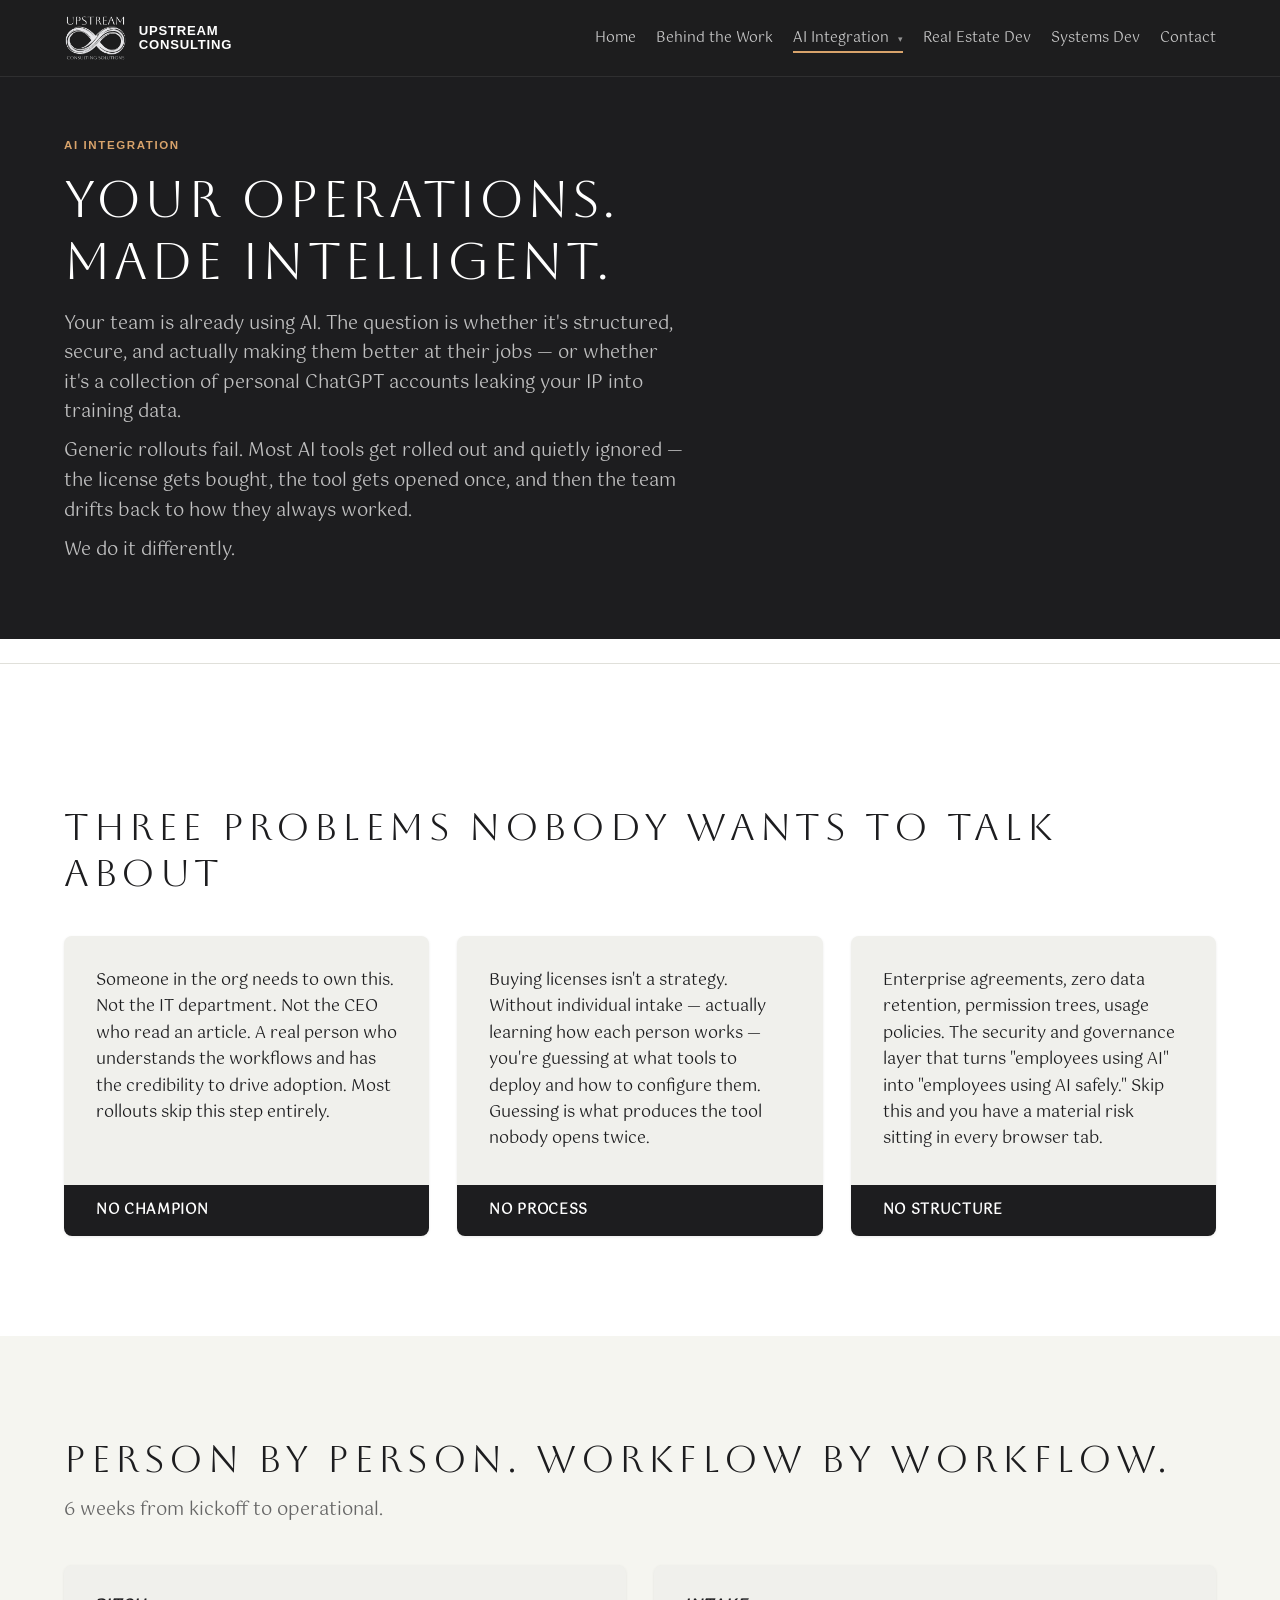
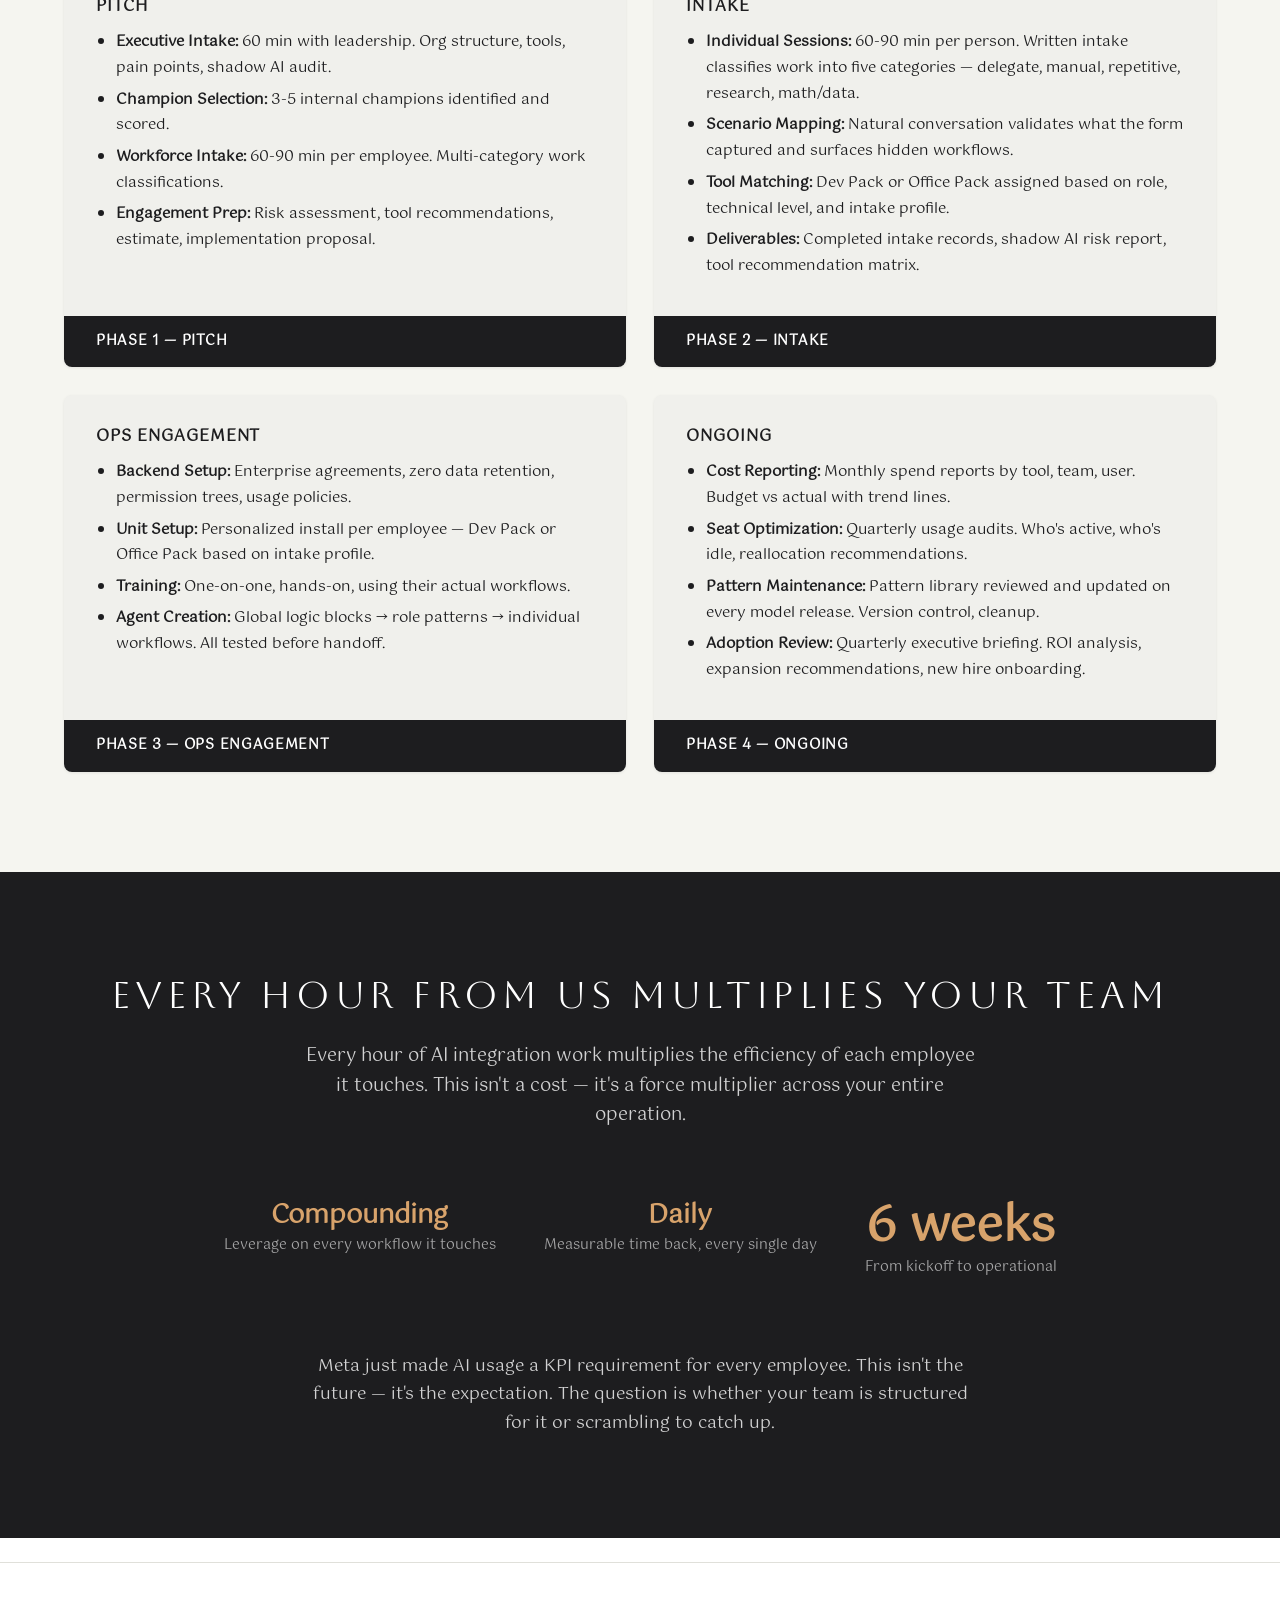
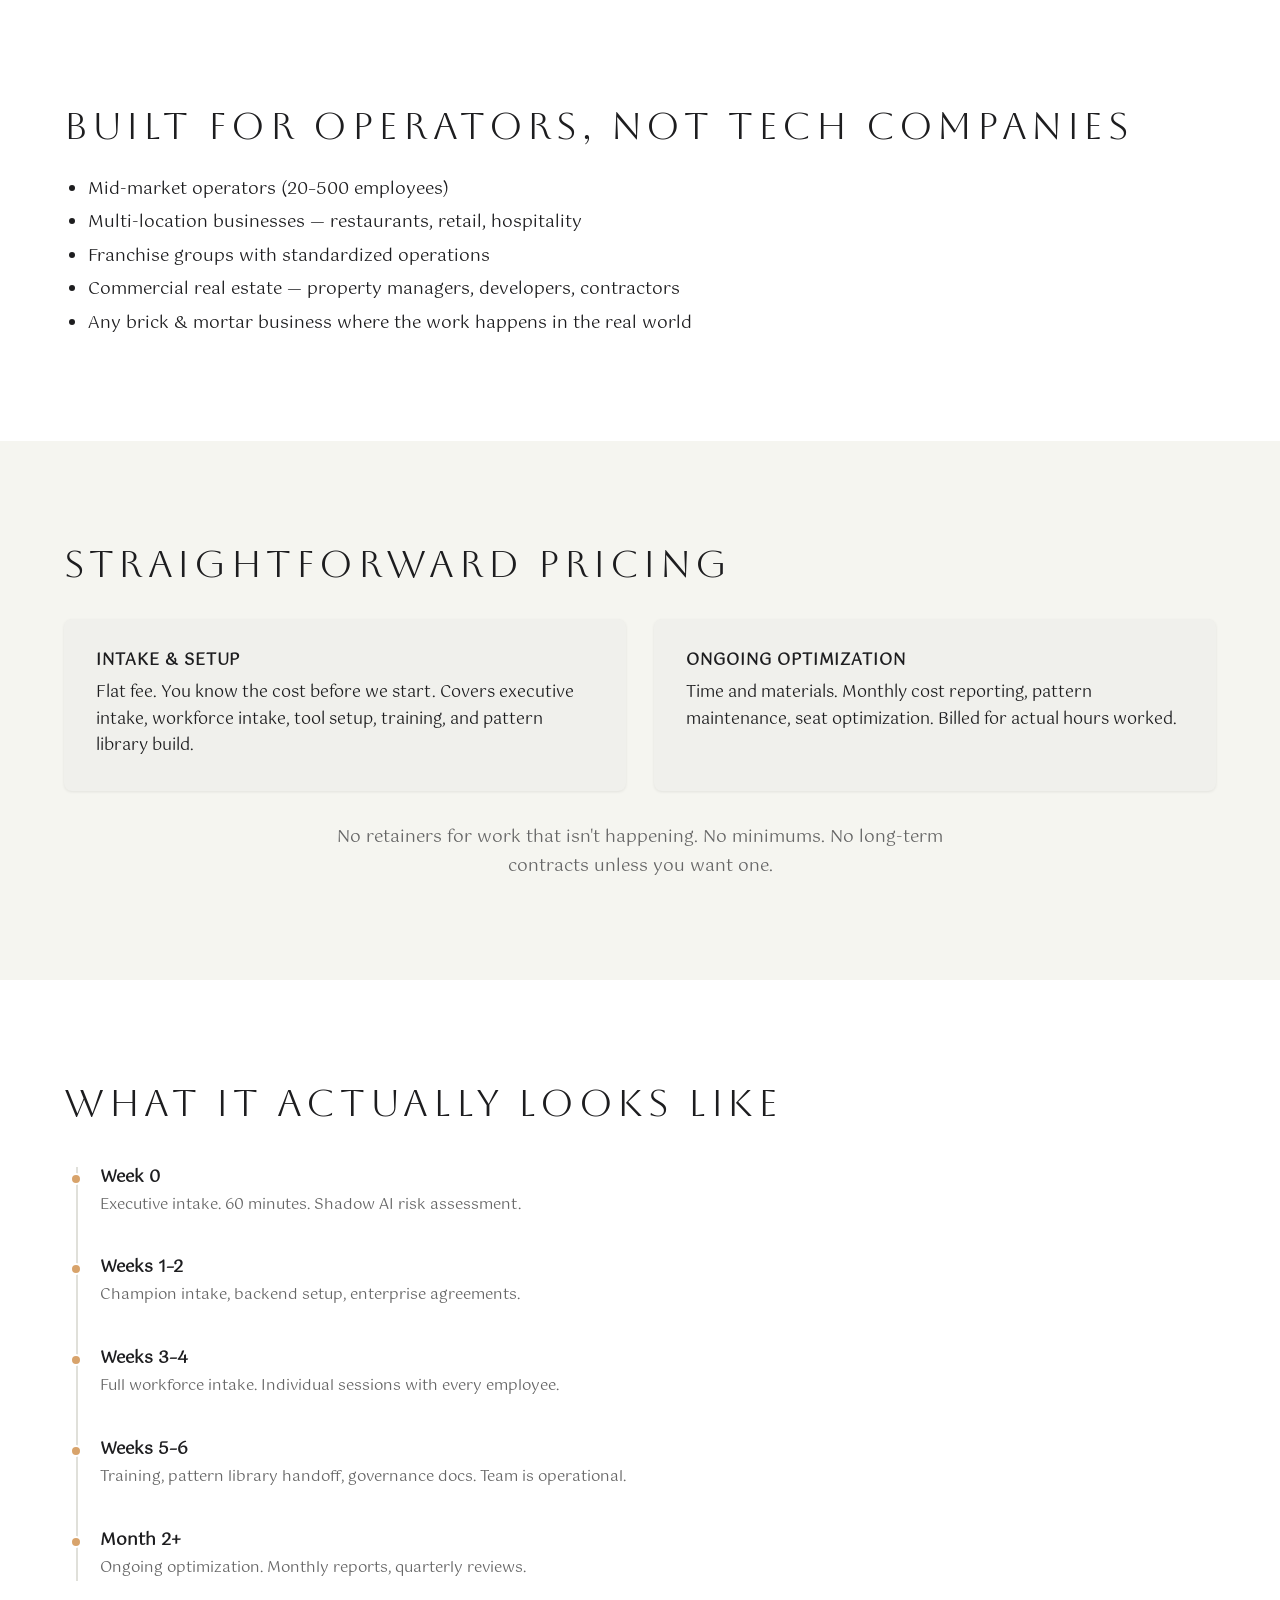
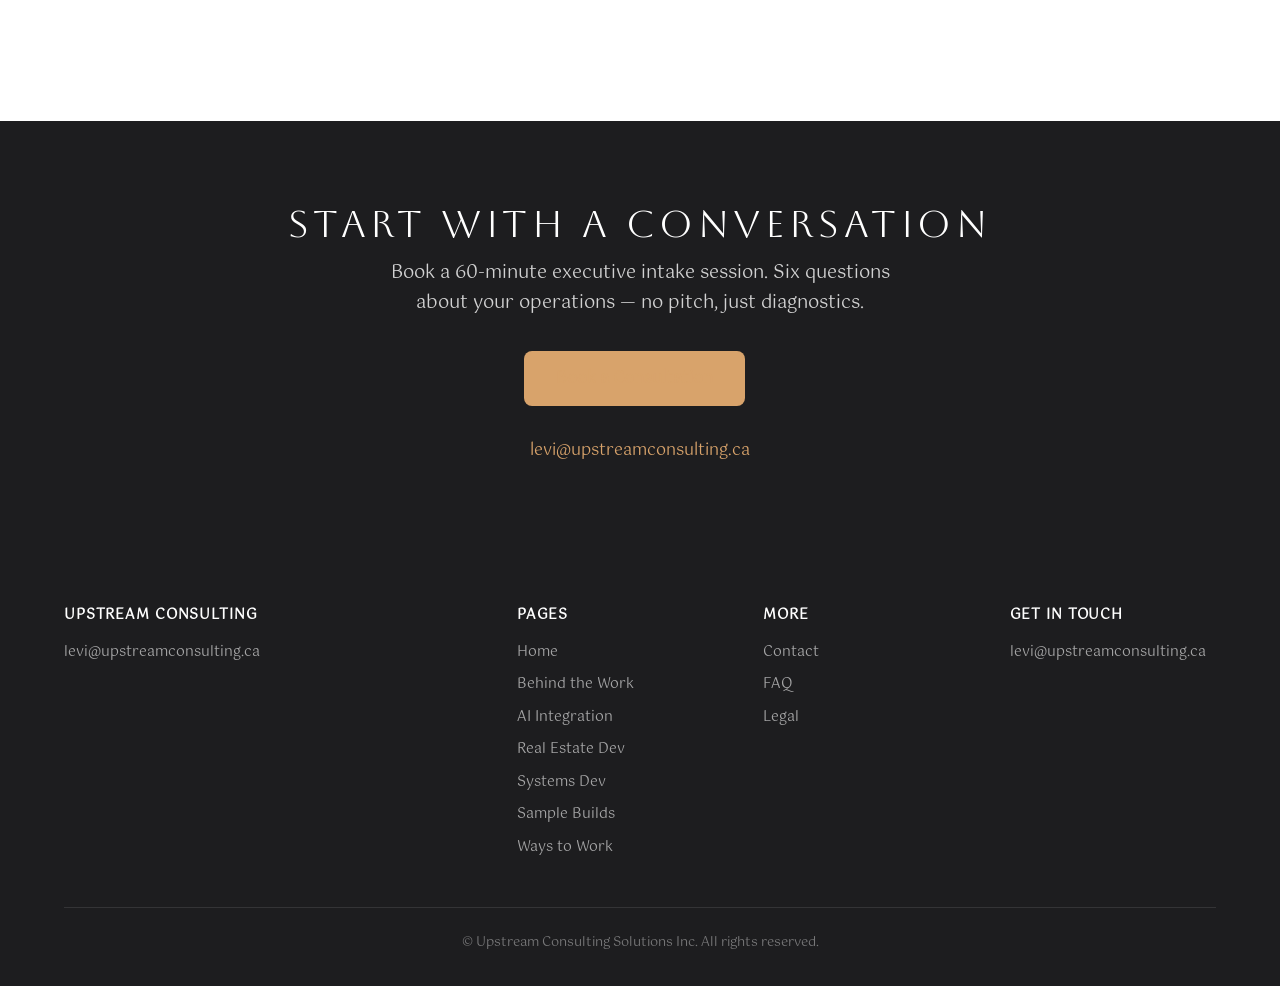
==== commit 59eb4344: "Header redesign: stacked logo, AI Integration dropdown, hero bands Matched the Webflow logo treatmen" ====
--- a/ai-integration/index.html
+++ b/ai-integration/index.html
@@ -29,26 +29,32 @@
   <!-- Navigation -->
   <nav class="nav" id="nav" aria-label="Main navigation">
     <div class="nav-inner">
-      <a href="/" class="nav-logo"><img src="/images/logo-invert-small.png" alt="Upstream Consulting"><span>Upstream Consulting</span></a>
+      <a href="/" class="nav-logo"><img src="/images/logo-invert-small.png" alt="Upstream Consulting"><span>Upstream<br>Consulting</span></a>
       <button class="hamburger" id="hamburger" aria-label="Toggle menu" aria-expanded="false">
         <span></span><span></span><span></span>
       </button>
       <ul class="nav-links" id="navLinks">
         <li><a href="/">Home</a></li>
         <li><a href="/behind-the-work/">Behind the Work</a></li>
-        <li><a href="/ai-integration/" class="active">AI Integration</a></li>
+        <li class="has-dropdown">
+          <a href="/ai-integration/" aria-haspopup="true">AI Integration <span class="caret">&#9662;</span></a>
+          <ul class="dropdown">
+            <li><a href="/ai-integration/">AI Integration</a></li>
+            <li><a href="/sample-builds/">Sample Builds</a></li>
+            <li><a href="/ways-to-work/">Ways to Work</a></li>
+          </ul>
+        </li>
         <li><a href="/red/">Real Estate Dev</a></li>
         <li><a href="/system-development/">Systems Dev</a></li>
-        <li><a href="/sample-builds/">Sample Builds</a></li>
-        <li><a href="/ways-to-work/">Ways to Work</a></li>
         <li><a href="/contact/">Contact</a></li>
       </ul>
     </div>
   </nav>
 
   <!-- Hero -->
-  <section class="hero dark-section">
-    <div class="container">
+  <section class="hero-band">
+    <div class="container">
+      <div class="eyebrow">AI Integration</div>
       <h1>Your Operations. Made Intelligent.</h1>
       <p>Your team is already using AI. The question is whether it's structured, secure, and actually making them better at their jobs — or whether it's a collection of personal ChatGPT accounts leaking your IP into training data.</p>
       <p>Generic rollouts fail. Most AI tools get rolled out and quietly ignored — the license gets bought, the tool gets opened once, and then the team drifts back to how they always worked.</p>
@@ -325,5 +331,18 @@
     }, { passive: true });
   </script>
 
+<script>
+(function(){
+  var norm = location.pathname.replace(/index\.html$/,'');
+  if (norm === '') norm = '/';
+  document.querySelectorAll('#navLinks a[href]').forEach(function(a){
+    if (a.getAttribute('href') === norm) {
+      a.classList.add('active');
+      var dd = a.closest('.dropdown');
+      if (dd) { var p = dd.closest('.has-dropdown'); if (p) { var pa = p.querySelector(':scope > a'); if (pa) pa.classList.add('active'); } }
+    }
+  });
+})();
+</script>
 </body>
 </html>
--- a/styles.css
+++ b/styles.css
@@ -164,37 +164,42 @@
   display: flex;
   align-items: center;
   justify-content: space-between;
-  height: 64px;
+  height: 76px;
 }
 
 .nav-logo {
   display: flex;
   align-items: center;
-  gap: 10px;
+  gap: 12px;
 }
 .nav-logo img {
-  height: 36px;
+  height: 48px;
   width: auto;
 }
 .nav-logo span {
-  font-weight: 800;
-  font-size: 1.15rem;
+  font-family: 'Syne', sans-serif;
+  font-weight: 700;
+  font-size: .82rem;
+  line-height: 1.1;
+  text-transform: uppercase;
+  letter-spacing: .06em;
   color: var(--white);
-  letter-spacing: -.02em;
+  white-space: nowrap;
 }
 .nav-logo:hover span { color: var(--gold); }
 
 .nav-links {
   list-style: none;
   display: flex;
-  gap: 28px;
+  gap: 20px;
   align-items: center;
 }
 .nav-links a {
   color: rgba(255,255,255,.75);
-  font-size: .92rem;
+  font-size: .86rem;
   font-weight: 500;
   position: relative;
+  white-space: nowrap;
 }
 .nav-links a:hover { color: var(--white); }
 .nav-links a::after {
@@ -210,6 +215,76 @@
 .nav-links a:hover::after,
 .nav-links a.active::after { width: 100%; }
 .nav-links a:hover { color: var(--white); }
+
+/* Dropdown */
+.nav-links .has-dropdown { position: relative; }
+.nav-links .has-dropdown > a .caret { font-size: .62em; margin-left: 5px; opacity: .7; }
+.nav-links .dropdown {
+  list-style: none;
+  position: absolute;
+  top: 100%;
+  left: -14px;
+  min-width: 210px;
+  background: rgba(30,30,31,.98);
+  border: 1px solid rgba(255,255,255,.08);
+  border-radius: 10px;
+  padding: 8px 0;
+  margin-top: 12px;
+  box-shadow: var(--shadow-lg);
+  display: flex;
+  flex-direction: column;
+  opacity: 0;
+  visibility: hidden;
+  transform: translateY(6px);
+  transition: opacity .2s ease, transform .2s ease;
+}
+.nav-links .has-dropdown:hover .dropdown,
+.nav-links .has-dropdown:focus-within .dropdown {
+  opacity: 1;
+  visibility: visible;
+  transform: translateY(0);
+}
+.nav-links .dropdown li { width: 100%; }
+.nav-links .dropdown a {
+  display: block;
+  padding: 9px 20px;
+  font-size: .88rem;
+  color: rgba(255,255,255,.8);
+  white-space: nowrap;
+}
+.nav-links .dropdown a::after { display: none; }
+.nav-links .dropdown a:hover { color: var(--white); background: rgba(255,255,255,.06); }
+.nav-links .dropdown a.active { color: var(--gold); }
+
+/* Dark hero band — eyebrow + display title + sub */
+.hero-band {
+  background: var(--charcoal);
+  padding: 136px 0 64px;
+  position: relative;
+  overflow: hidden;
+}
+.hero-band .container { position: relative; z-index: 1; }
+.hero-band .eyebrow {
+  font-family: 'Syne', sans-serif;
+  font-size: .72rem;
+  font-weight: 600;
+  letter-spacing: .14em;
+  text-transform: uppercase;
+  color: var(--gold);
+  margin-bottom: .85rem;
+}
+.hero-band h1 {
+  color: var(--white);
+  max-width: 18ch;
+  margin: 0 0 1.1rem;
+}
+.hero-band p {
+  color: rgba(255,255,255,.72);
+  max-width: 620px;
+  font-size: 1.12rem;
+  line-height: 1.65;
+  margin: 0 0 .6rem;
+}
 
 /* Hamburger */
 .hamburger {
@@ -716,17 +791,12 @@
   .footer-grid { grid-template-columns: 1fr 1fr; }
 }
 
-@media (max-width: 768px) {
-  section { padding: 40px 0; }
-  h1 { font-size: 2rem; }
-  h2 { font-size: 1.6rem; }
-  .hero { padding: 100px 0 60px; }
-
-  /* Mobile nav */
+/* Nav collapses to hamburger before the links would crowd */
+@media (max-width: 900px) {
   .hamburger { display: flex; }
   .nav-links {
     position: fixed;
-    top: 64px;
+    top: 76px;
     left: 0;
     right: 0;
     background: rgba(30,30,31,.98);
@@ -753,6 +823,30 @@
   }
   .nav-links a::after { display: none; }
 
+  /* Dropdown collapses inline on mobile */
+  .nav-links .dropdown {
+    position: static;
+    opacity: 1;
+    visibility: visible;
+    transform: none;
+    box-shadow: none;
+    border: none;
+    border-radius: 0;
+    margin: 0;
+    padding: 0;
+    background: rgba(255,255,255,.04);
+  }
+  .nav-links .dropdown a { padding-left: 44px; font-size: .95rem; }
+  .nav-links .has-dropdown > a .caret { display: none; }
+}
+
+@media (max-width: 768px) {
+  section { padding: 40px 0; }
+  h1 { font-size: 2rem; }
+  h2 { font-size: 1.6rem; }
+  .hero { padding: 100px 0 60px; }
+  .hero-band { padding: 110px 0 44px; }
+
   .service-block {
     flex-direction: column;
   }
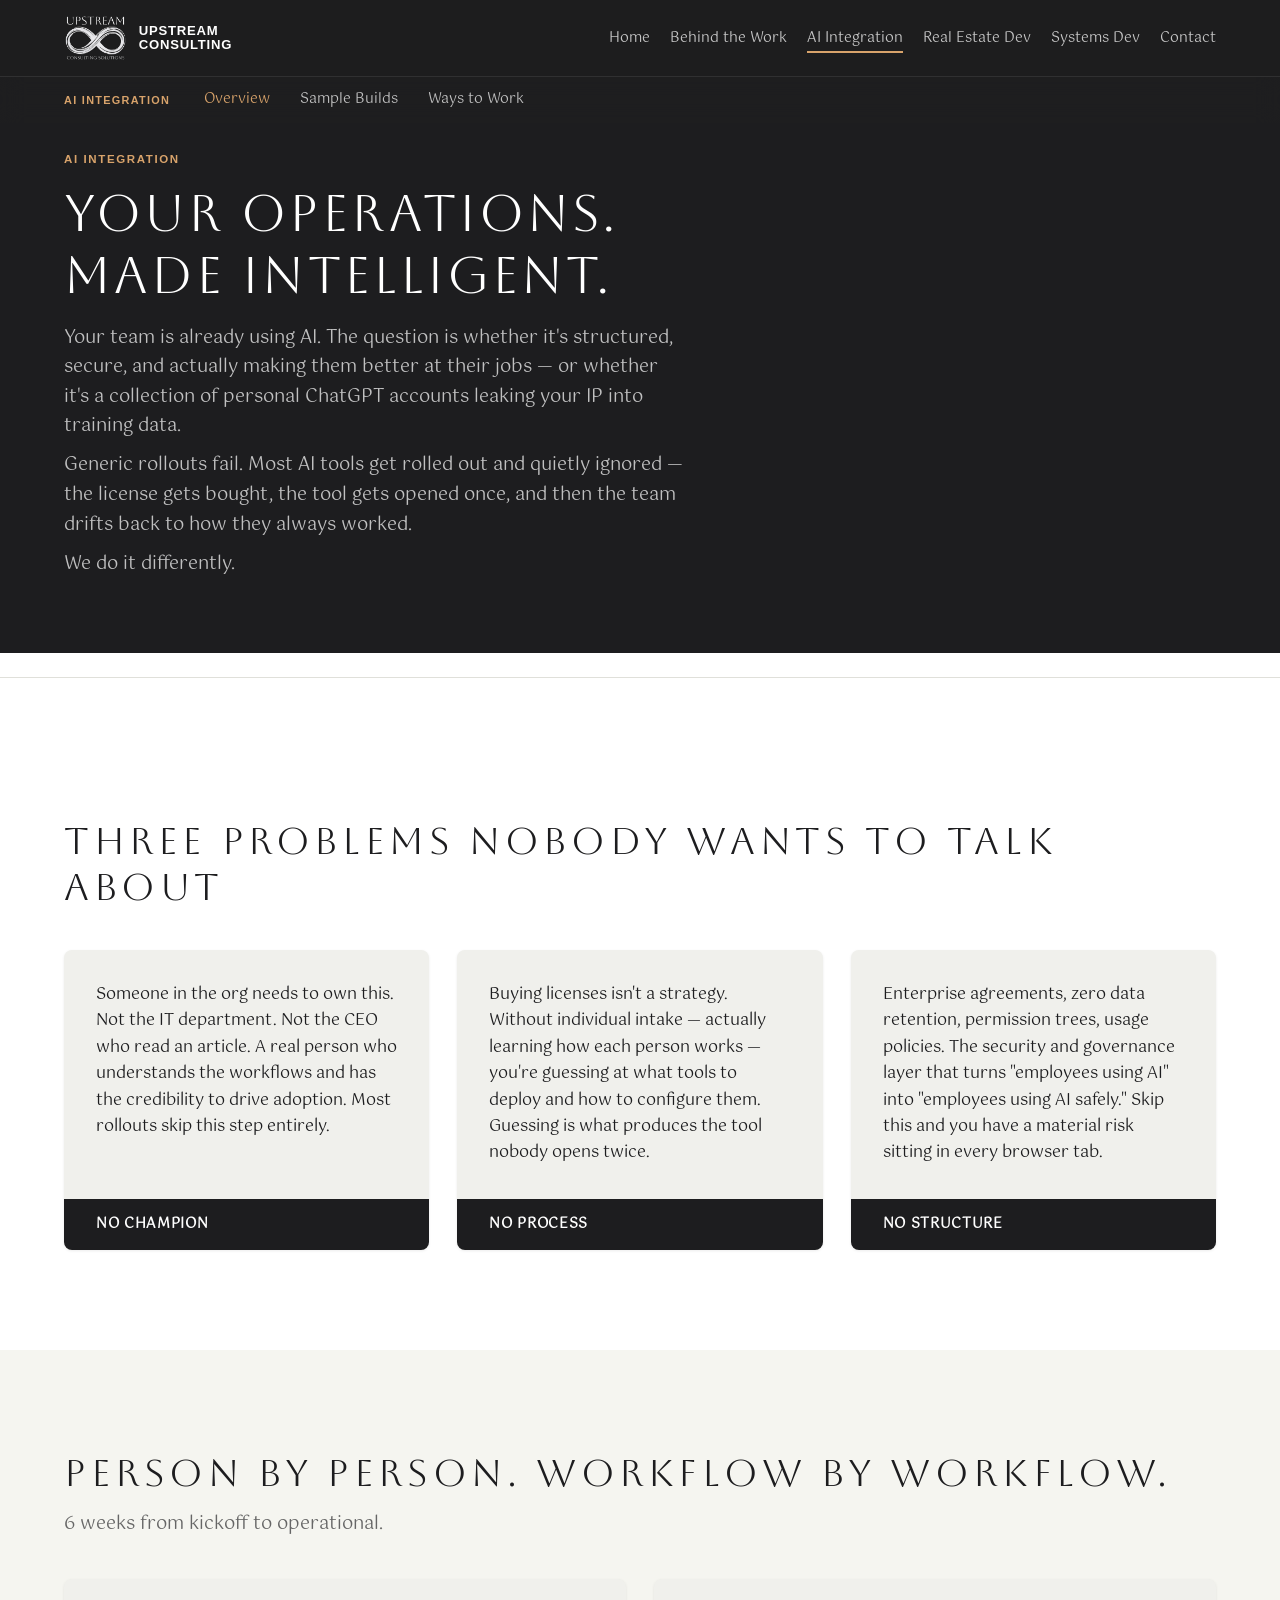
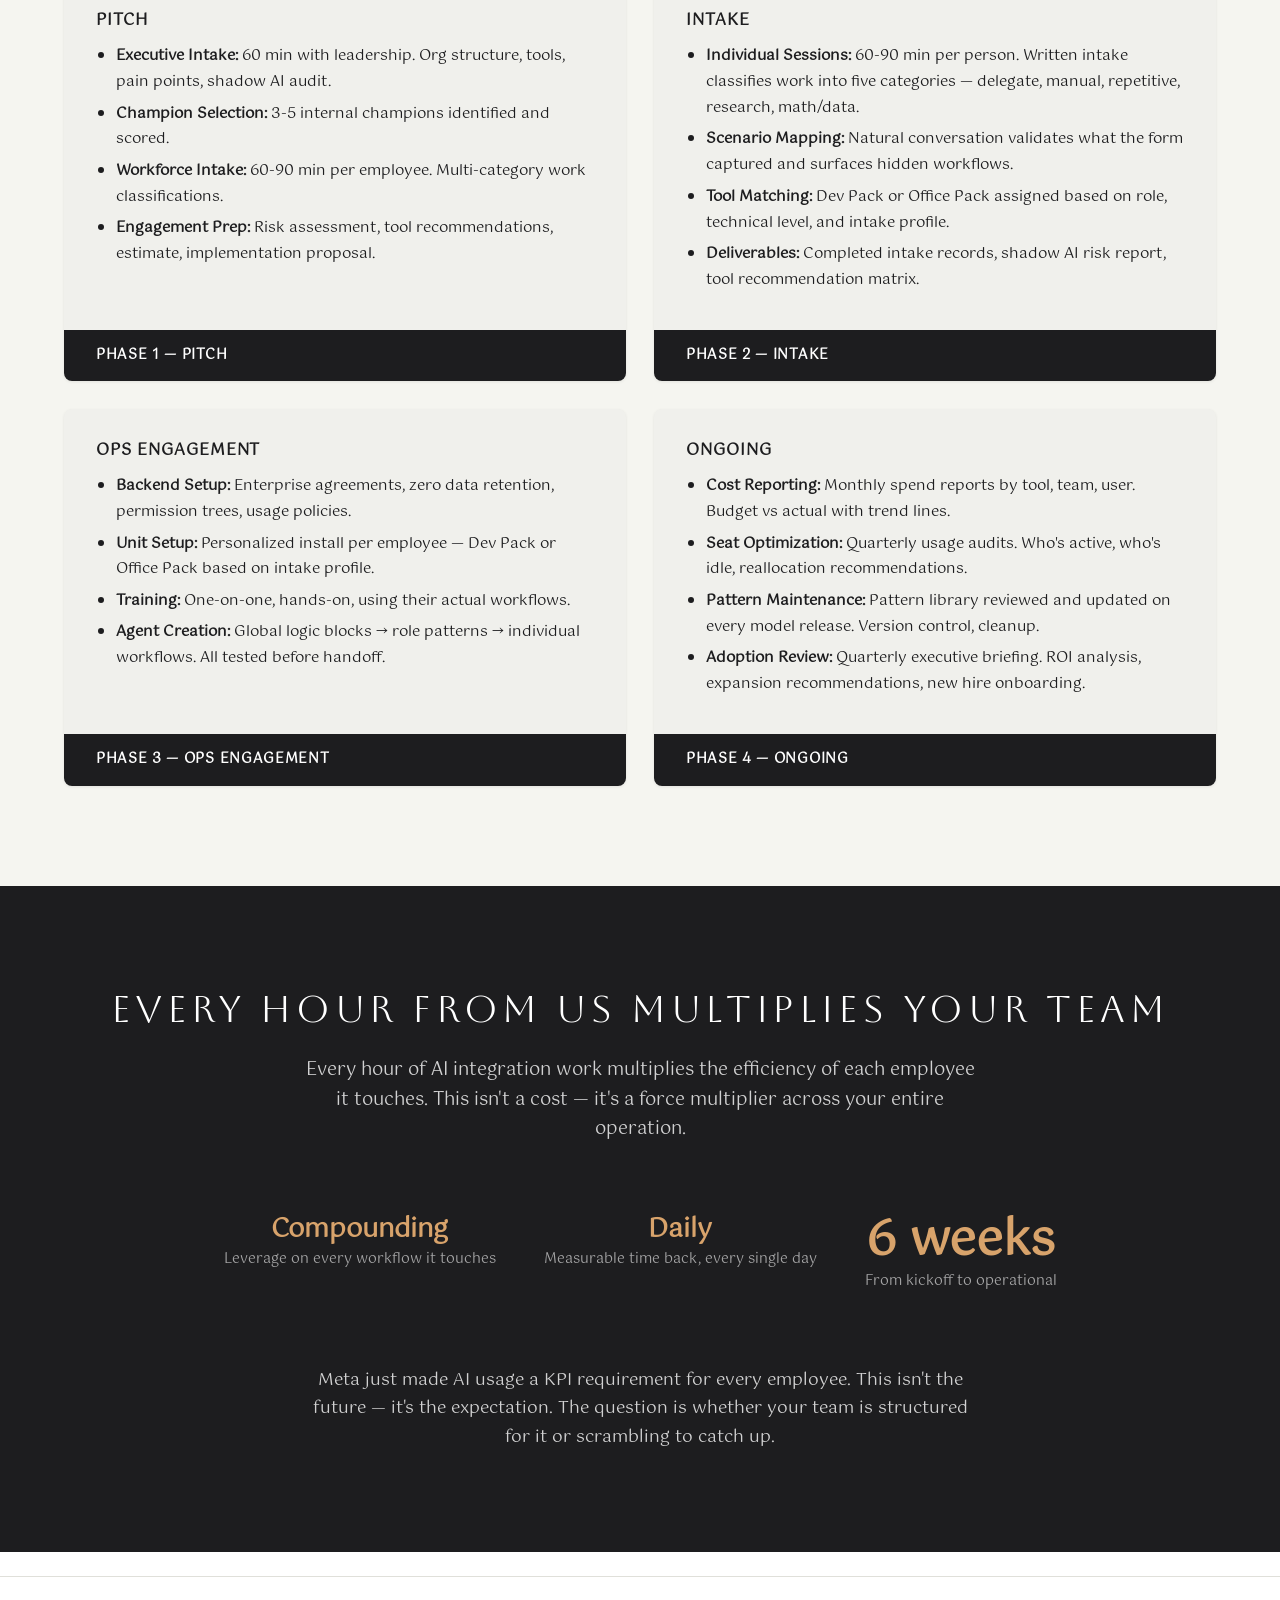
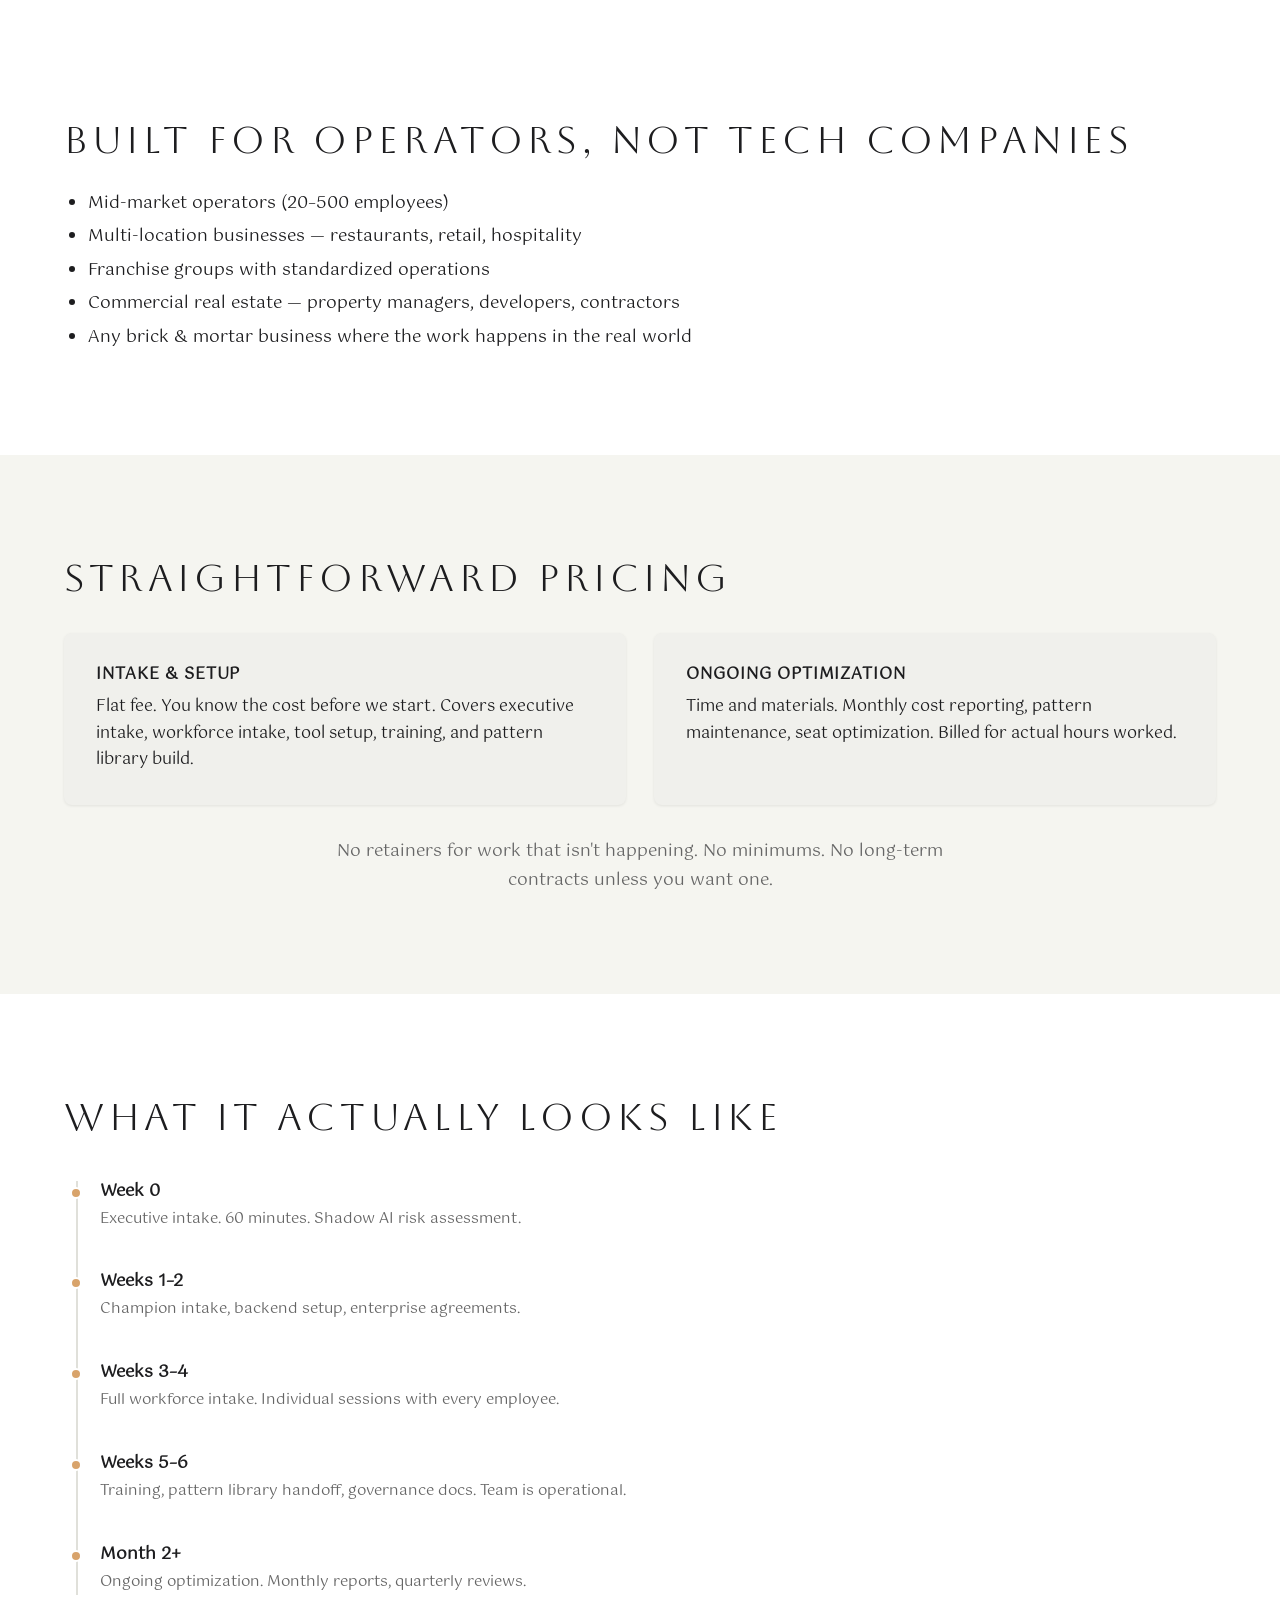
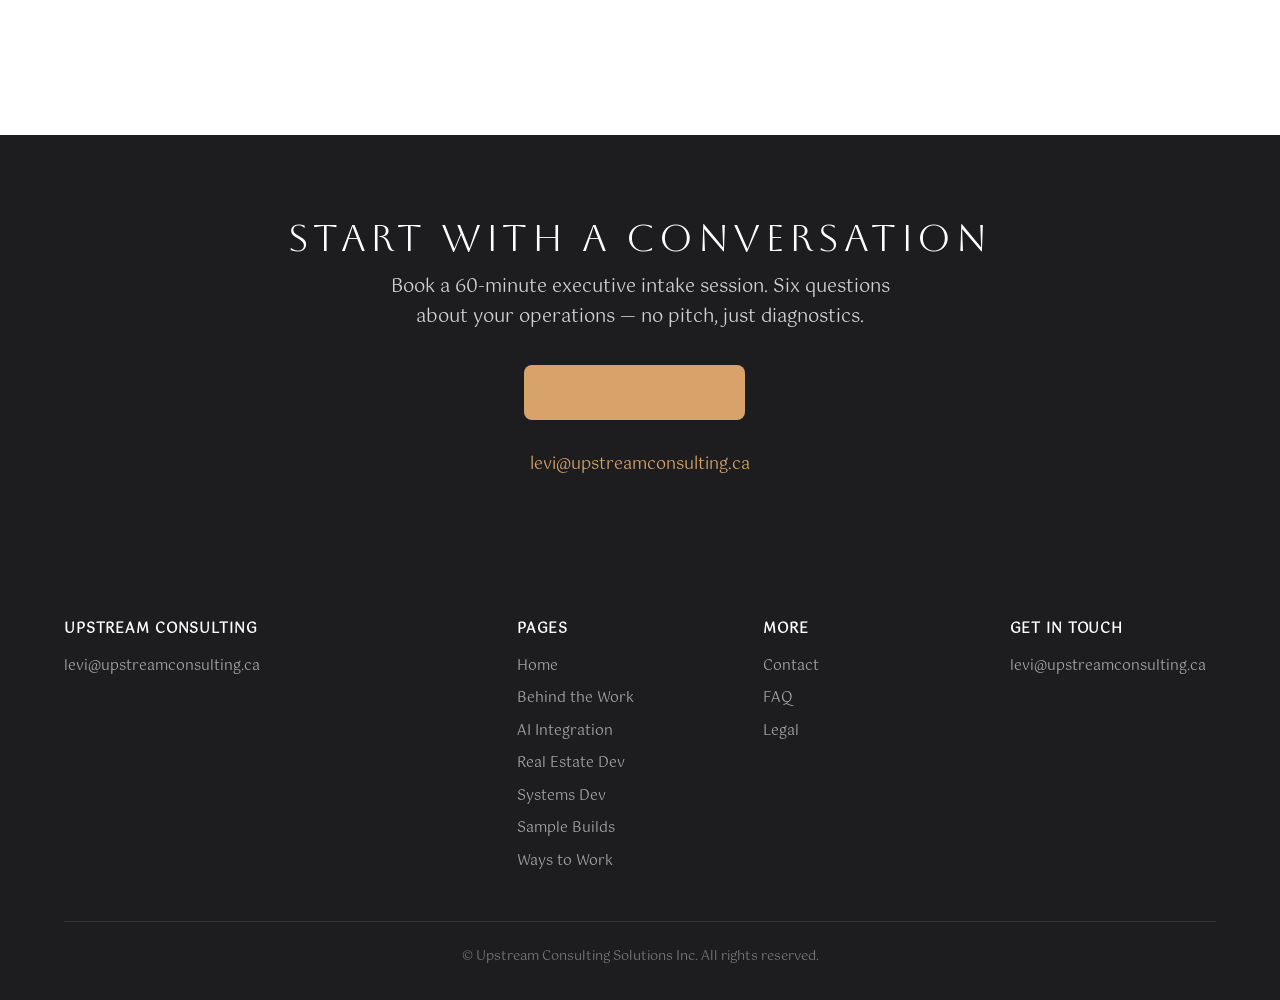
==== commit 675cc030: "Replace AI Integration dropdown with a persistent section sub-nav bar Ways to Work was buried in the" ====
--- a/ai-integration/index.html
+++ b/ai-integration/index.html
@@ -22,7 +22,7 @@
 
   <link rel="stylesheet" href="/styles.css">
 </head>
-<body>
+<body class="has-subnav">
 
   <a href="#main" class="skip-link">Skip to content</a>
 
@@ -36,18 +36,20 @@
       <ul class="nav-links" id="navLinks">
         <li><a href="/">Home</a></li>
         <li><a href="/behind-the-work/">Behind the Work</a></li>
-        <li class="has-dropdown">
-          <a href="/ai-integration/" aria-haspopup="true">AI Integration <span class="caret">&#9662;</span></a>
-          <ul class="dropdown">
-            <li><a href="/ai-integration/">AI Integration</a></li>
-            <li><a href="/sample-builds/">Sample Builds</a></li>
-            <li><a href="/ways-to-work/">Ways to Work</a></li>
-          </ul>
-        </li>
+        <li><a href="/ai-integration/" class="active">AI Integration</a></li>
         <li><a href="/red/">Real Estate Dev</a></li>
         <li><a href="/system-development/">Systems Dev</a></li>
         <li><a href="/contact/">Contact</a></li>
       </ul>
+    </div>
+  </nav>
+  <!-- Section sub-nav -->
+  <nav class="subnav" aria-label="AI Integration section">
+    <div class="subnav-inner">
+      <span class="subnav-label">AI Integration</span>
+      <a href="/ai-integration/" class="active">Overview</a>
+      <a href="/sample-builds/">Sample Builds</a>
+      <a href="/ways-to-work/">Ways to Work</a>
     </div>
   </nav>
 
@@ -344,5 +346,23 @@
   });
 })();
 </script>
+<script>
+(function(){
+  function closeAll(){ document.querySelectorAll('.has-dropdown.open').forEach(function(li){ li.classList.remove('open'); var a=li.querySelector('a'); if(a) a.setAttribute('aria-expanded','false'); }); }
+  document.querySelectorAll('.has-dropdown > a').forEach(function(t){
+    t.addEventListener('click', function(e){
+      if (window.innerWidth > 900) {
+        e.preventDefault();
+        var li = t.parentElement;
+        var willOpen = !li.classList.contains('open');
+        closeAll();
+        if (willOpen) { li.classList.add('open'); t.setAttribute('aria-expanded','true'); }
+      }
+    });
+  });
+  document.addEventListener('click', function(e){ if (!e.target.closest('.has-dropdown')) closeAll(); });
+  document.addEventListener('keydown', function(e){ if (e.key === 'Escape') closeAll(); });
+})();
+</script>
 </body>
 </html>
--- a/styles.css
+++ b/styles.css
@@ -218,7 +218,9 @@
 
 /* Dropdown */
 .nav-links .has-dropdown { position: relative; }
-.nav-links .has-dropdown > a .caret { font-size: .62em; margin-left: 5px; opacity: .7; }
+.nav-links .has-dropdown > a .caret { font-size: .62em; margin-left: 5px; opacity: .7; display: inline-block; transition: transform .2s ease; }
+.nav-links .has-dropdown.open > a .caret { transform: rotate(180deg); }
+.nav-links .has-dropdown.open > a { color: var(--white); }
 .nav-links .dropdown {
   list-style: none;
   position: absolute;
@@ -238,8 +240,7 @@
   transform: translateY(6px);
   transition: opacity .2s ease, transform .2s ease;
 }
-.nav-links .has-dropdown:hover .dropdown,
-.nav-links .has-dropdown:focus-within .dropdown {
+.nav-links .has-dropdown.open .dropdown {
   opacity: 1;
   visibility: visible;
   transform: translateY(0);
@@ -284,6 +285,53 @@
   font-size: 1.12rem;
   line-height: 1.65;
   margin: 0 0 .6rem;
+}
+/* extra top clearance when the section sub-bar is present */
+.has-subnav .hero-band { padding-top: 150px; }
+
+/* Section sub-nav bar — sits under the main nav on section pages */
+.subnav {
+  position: fixed;
+  top: 76px;
+  left: 0;
+  right: 0;
+  z-index: 999;
+  background: rgba(30,30,31,.97);
+  border-top: 1px solid rgba(255,255,255,.12);
+  backdrop-filter: blur(12px);
+  -webkit-backdrop-filter: blur(12px);
+}
+.subnav-inner {
+  max-width: var(--max-width);
+  margin: 0 auto;
+  padding: 0 24px;
+  height: 46px;
+  display: flex;
+  align-items: center;
+  gap: 30px;
+}
+.subnav-label {
+  font-family: 'Syne', sans-serif;
+  font-size: .68rem;
+  font-weight: 600;
+  letter-spacing: .12em;
+  text-transform: uppercase;
+  color: var(--gold);
+  margin-right: 4px;
+}
+.subnav a {
+  color: rgba(255,255,255,.72);
+  font-size: .85rem;
+  font-weight: 500;
+  white-space: nowrap;
+  position: relative;
+}
+.subnav a:hover { color: var(--white); }
+.subnav a.active { color: var(--gold); }
+@media (max-width: 900px) {
+  .subnav-inner { gap: 18px; padding: 0 16px; overflow-x: auto; }
+  .subnav-label { display: none; }
+  .has-subnav .hero-band { padding-top: 130px; }
 }
 
 /* Hamburger */
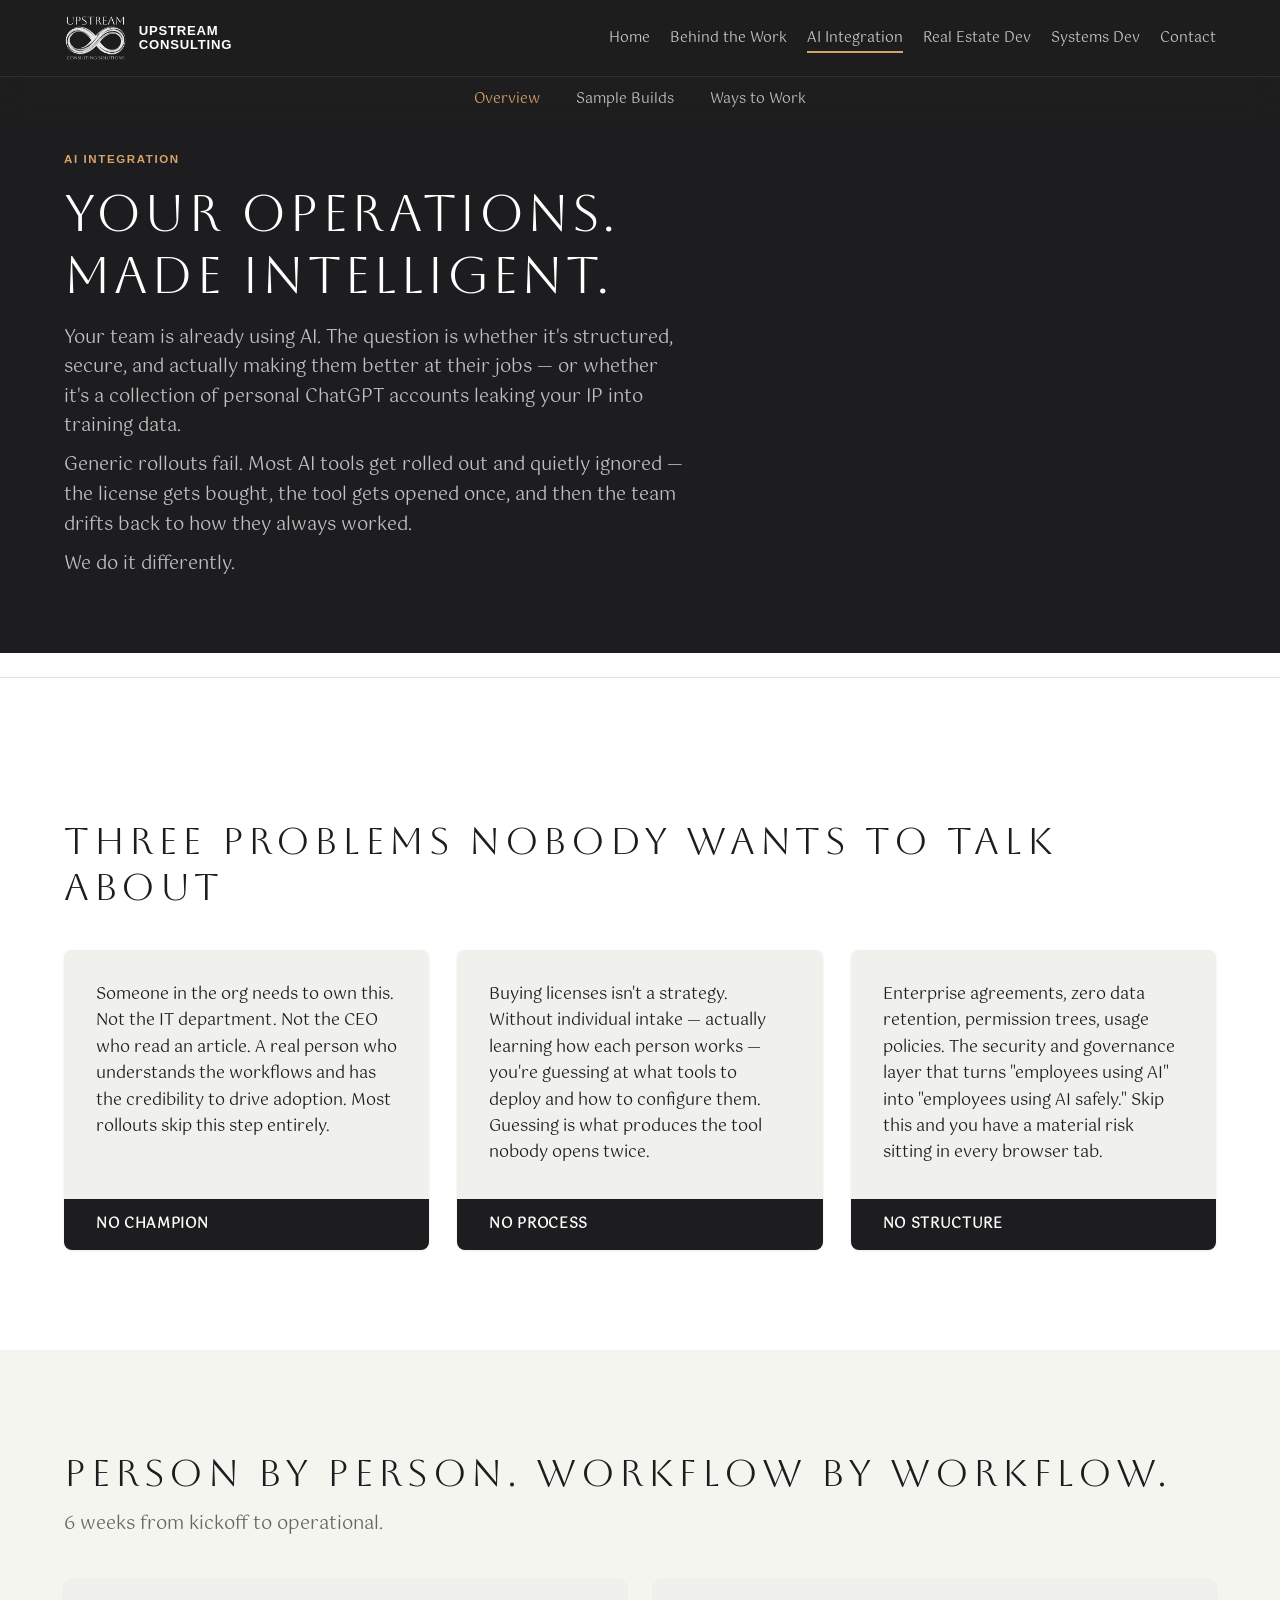
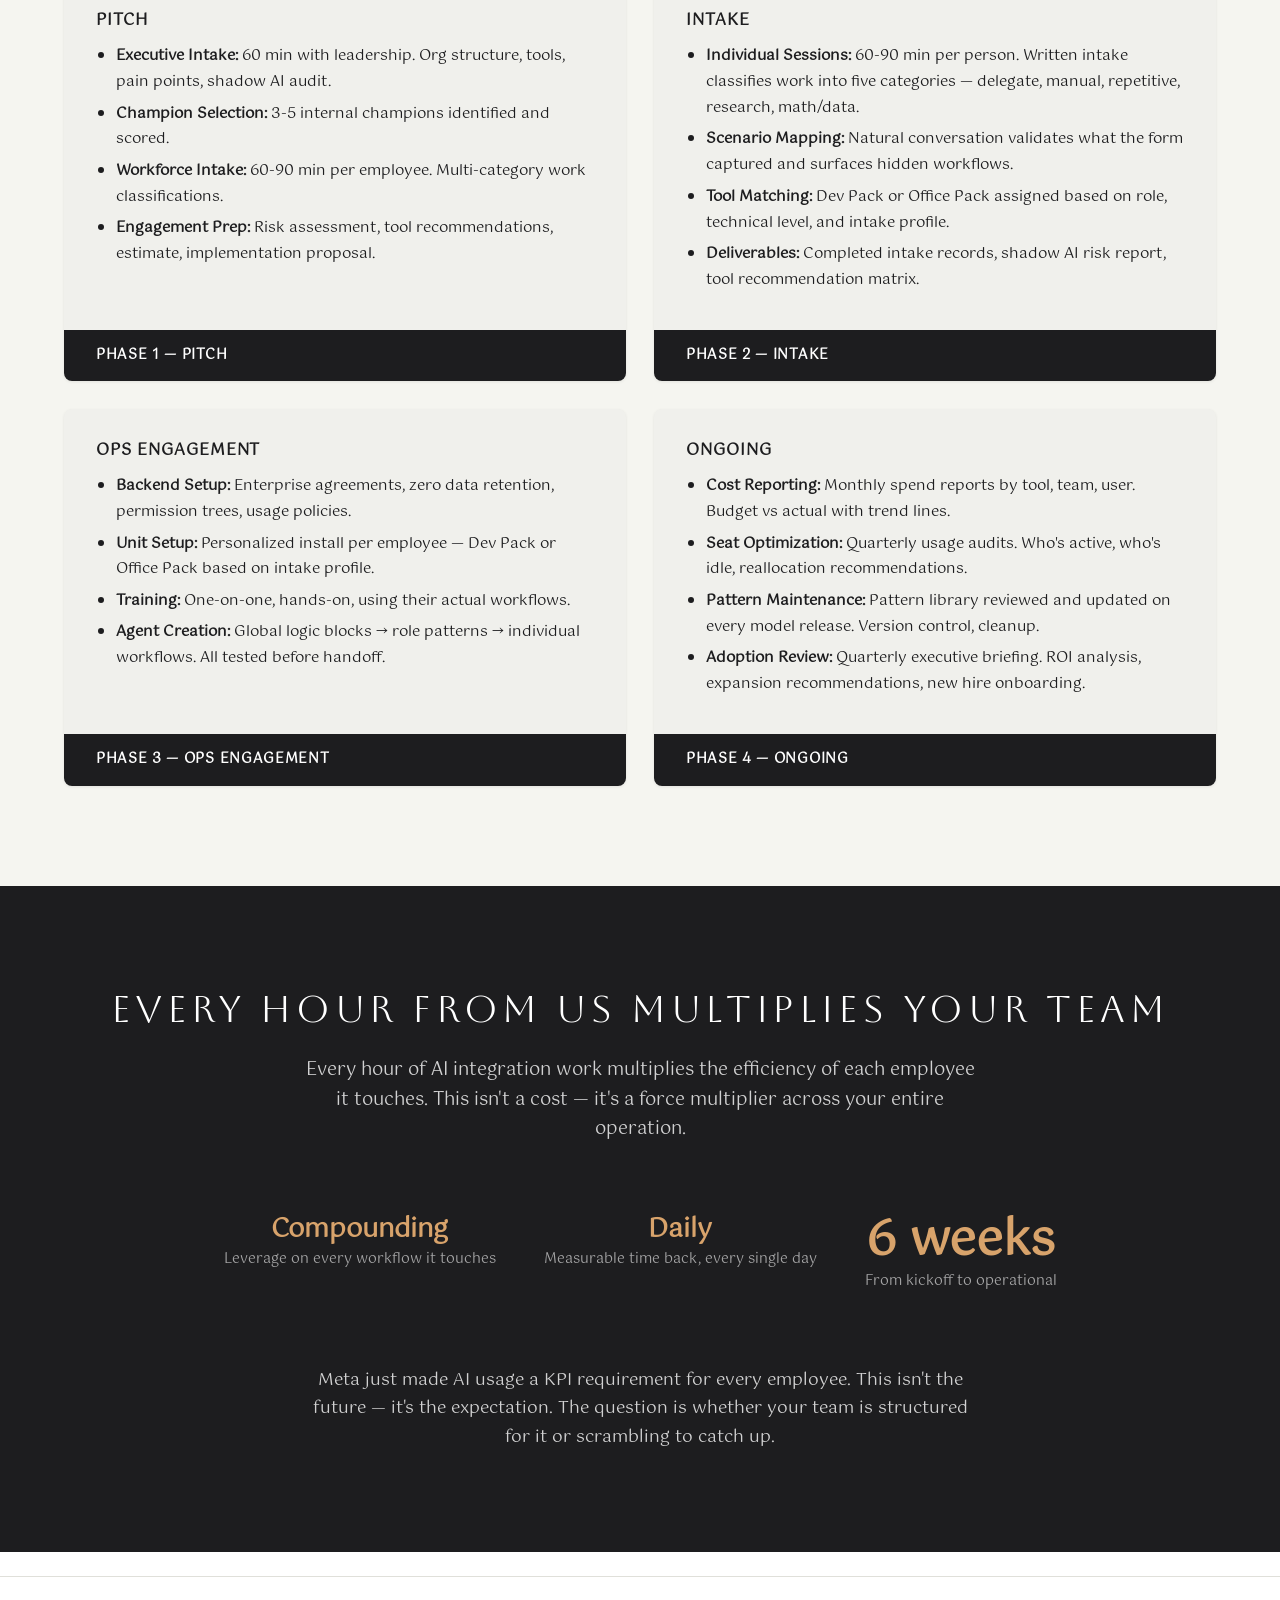
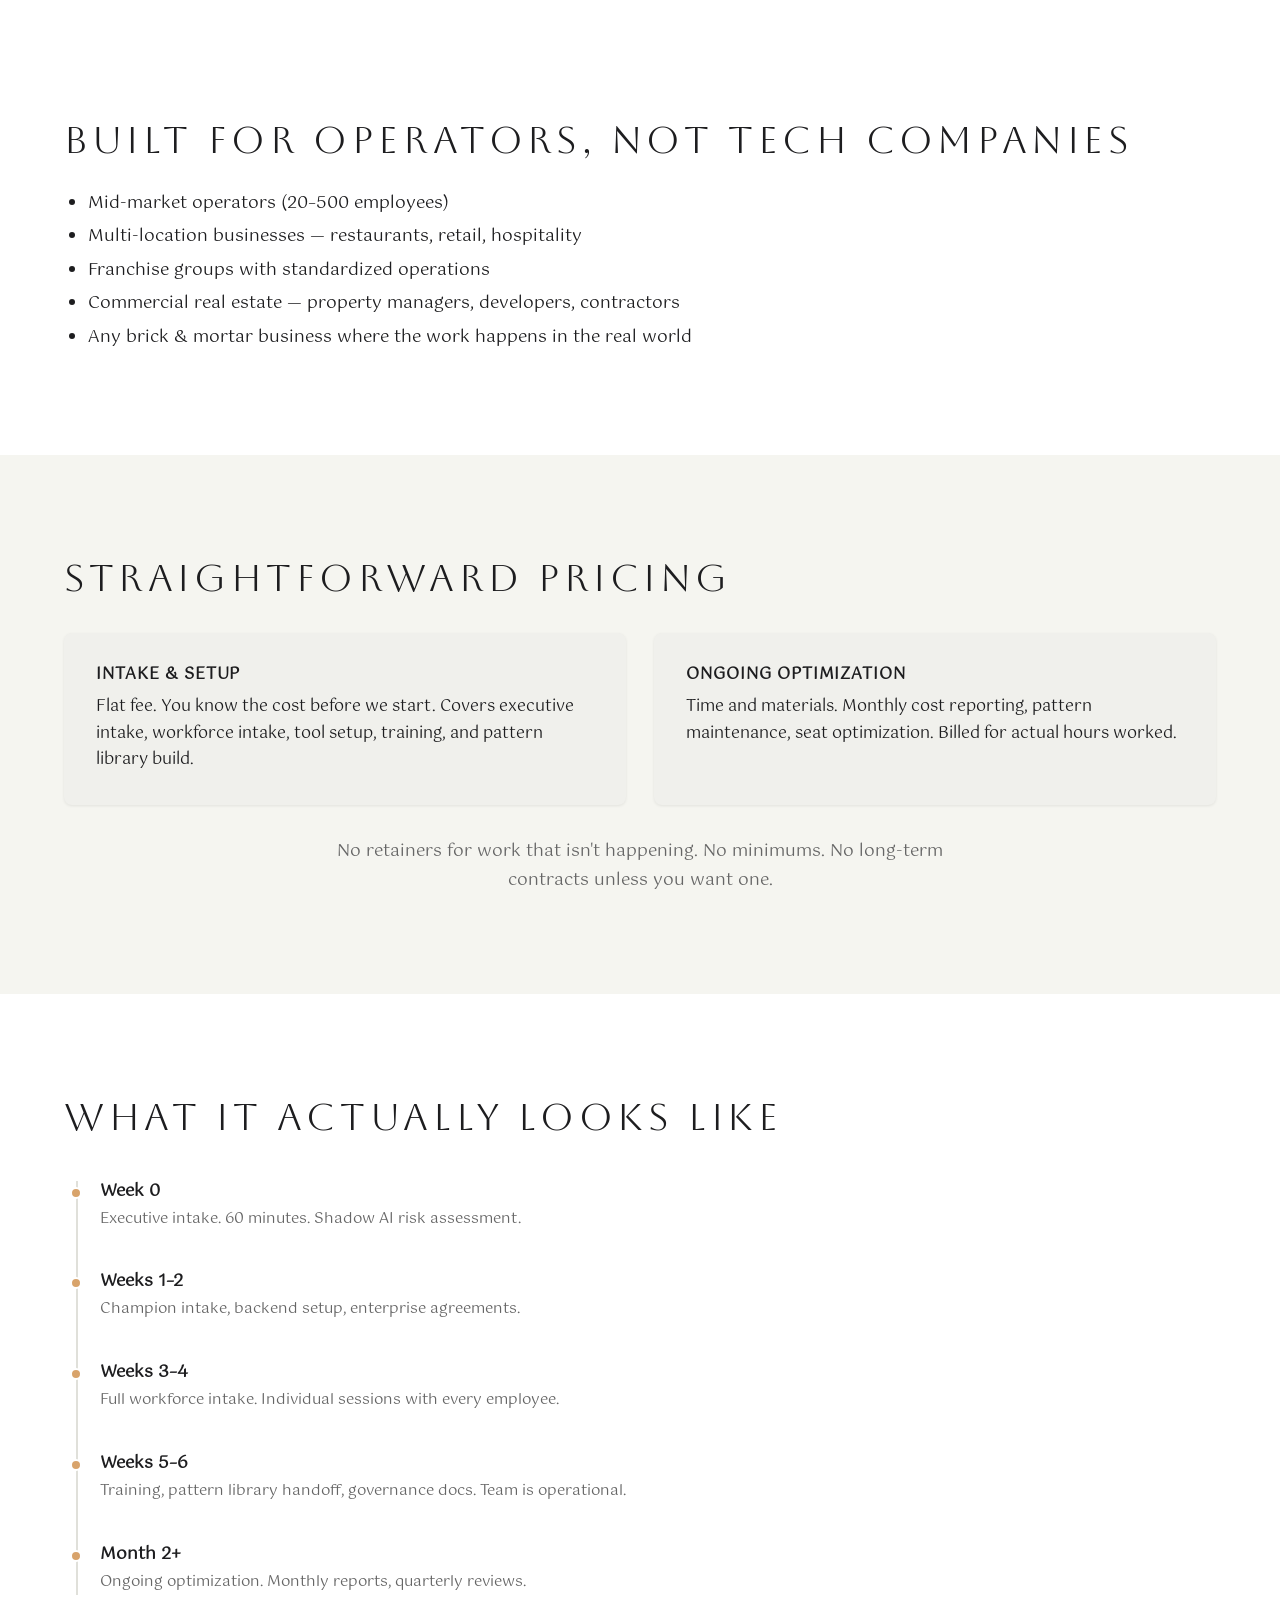
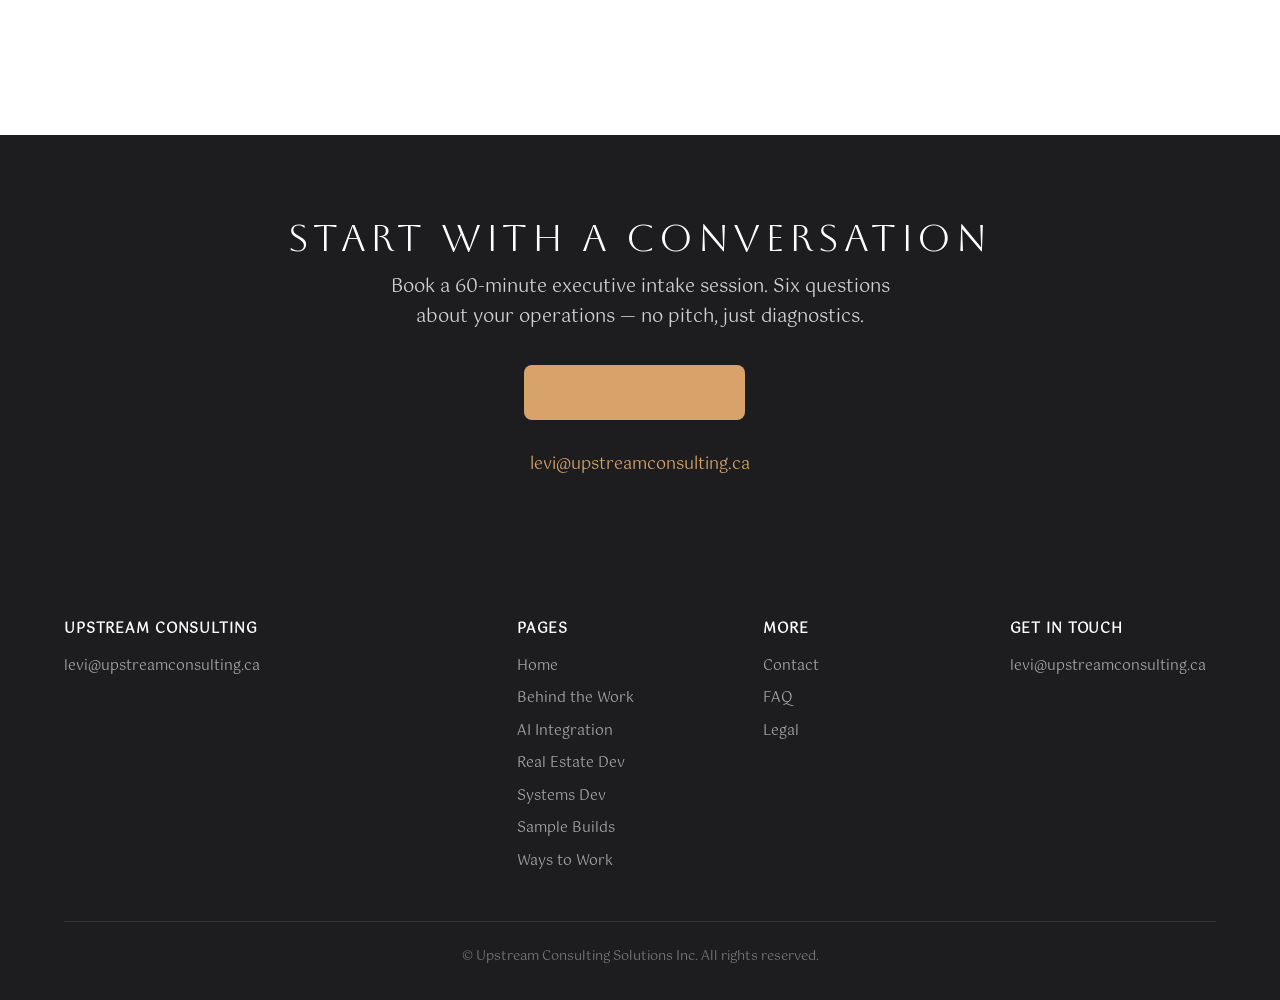
==== commit f12d1b28: "Sub-nav bar: drop redundant label, center the options Removed the AI INTEGRATION label from the sect" ====
--- a/ai-integration/index.html
+++ b/ai-integration/index.html
@@ -46,7 +46,6 @@
   <!-- Section sub-nav -->
   <nav class="subnav" aria-label="AI Integration section">
     <div class="subnav-inner">
-      <span class="subnav-label">AI Integration</span>
       <a href="/ai-integration/" class="active">Overview</a>
       <a href="/sample-builds/">Sample Builds</a>
       <a href="/ways-to-work/">Ways to Work</a>
--- a/styles.css
+++ b/styles.css
@@ -308,7 +308,8 @@
   height: 46px;
   display: flex;
   align-items: center;
-  gap: 30px;
+  justify-content: center;
+  gap: 36px;
 }
 .subnav-label {
   font-family: 'Syne', sans-serif;
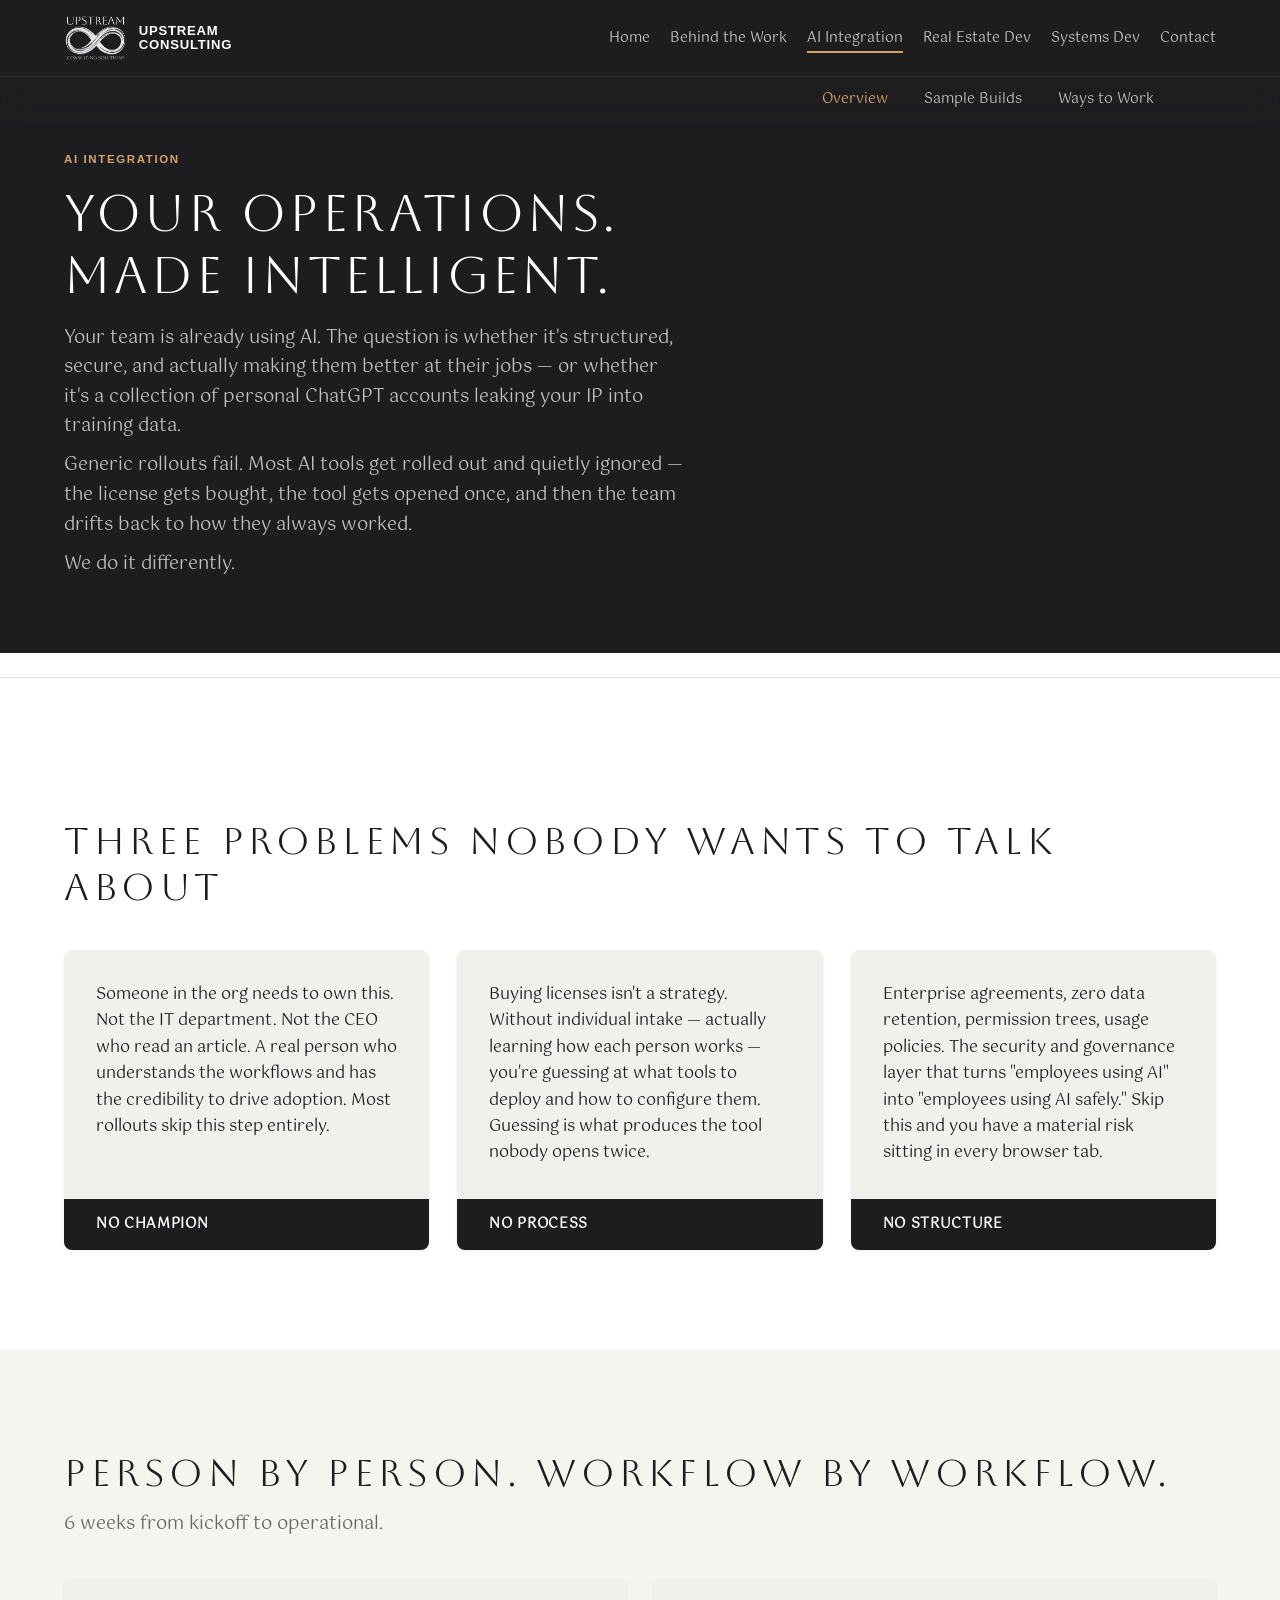
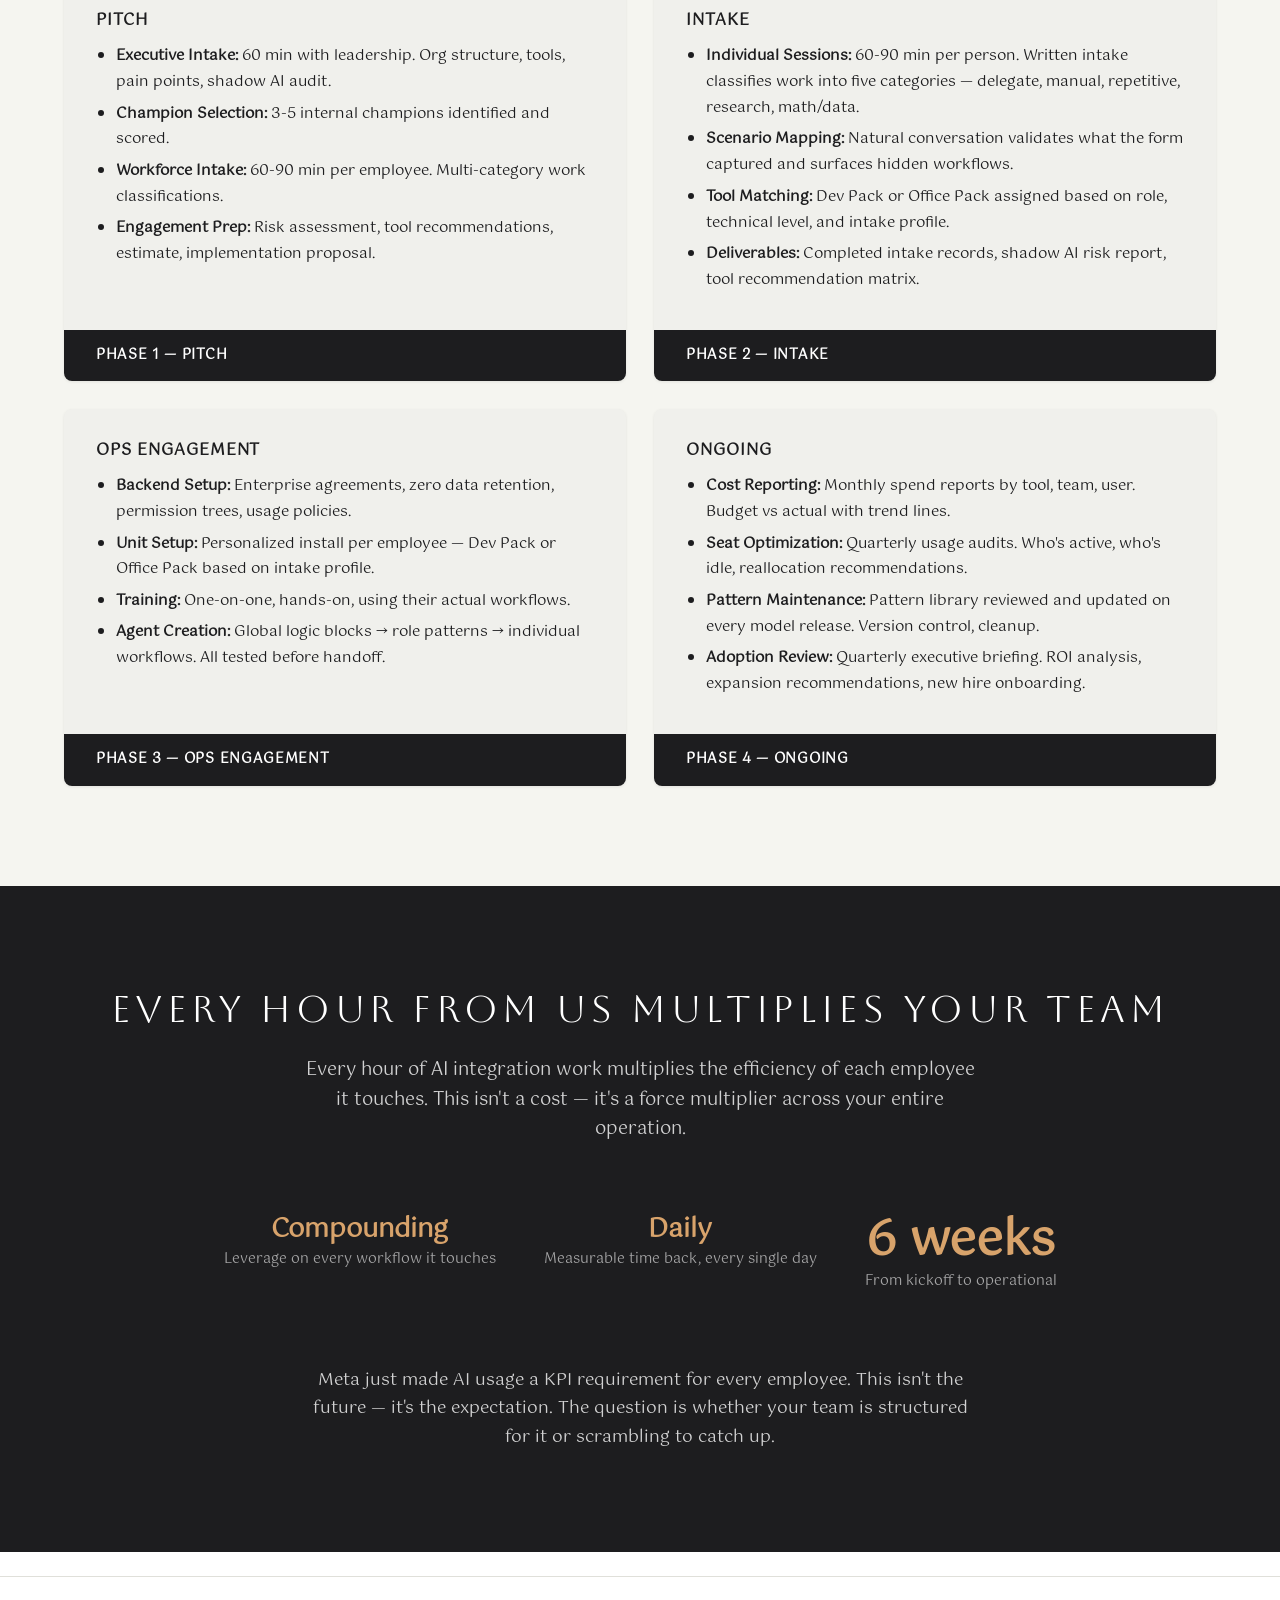
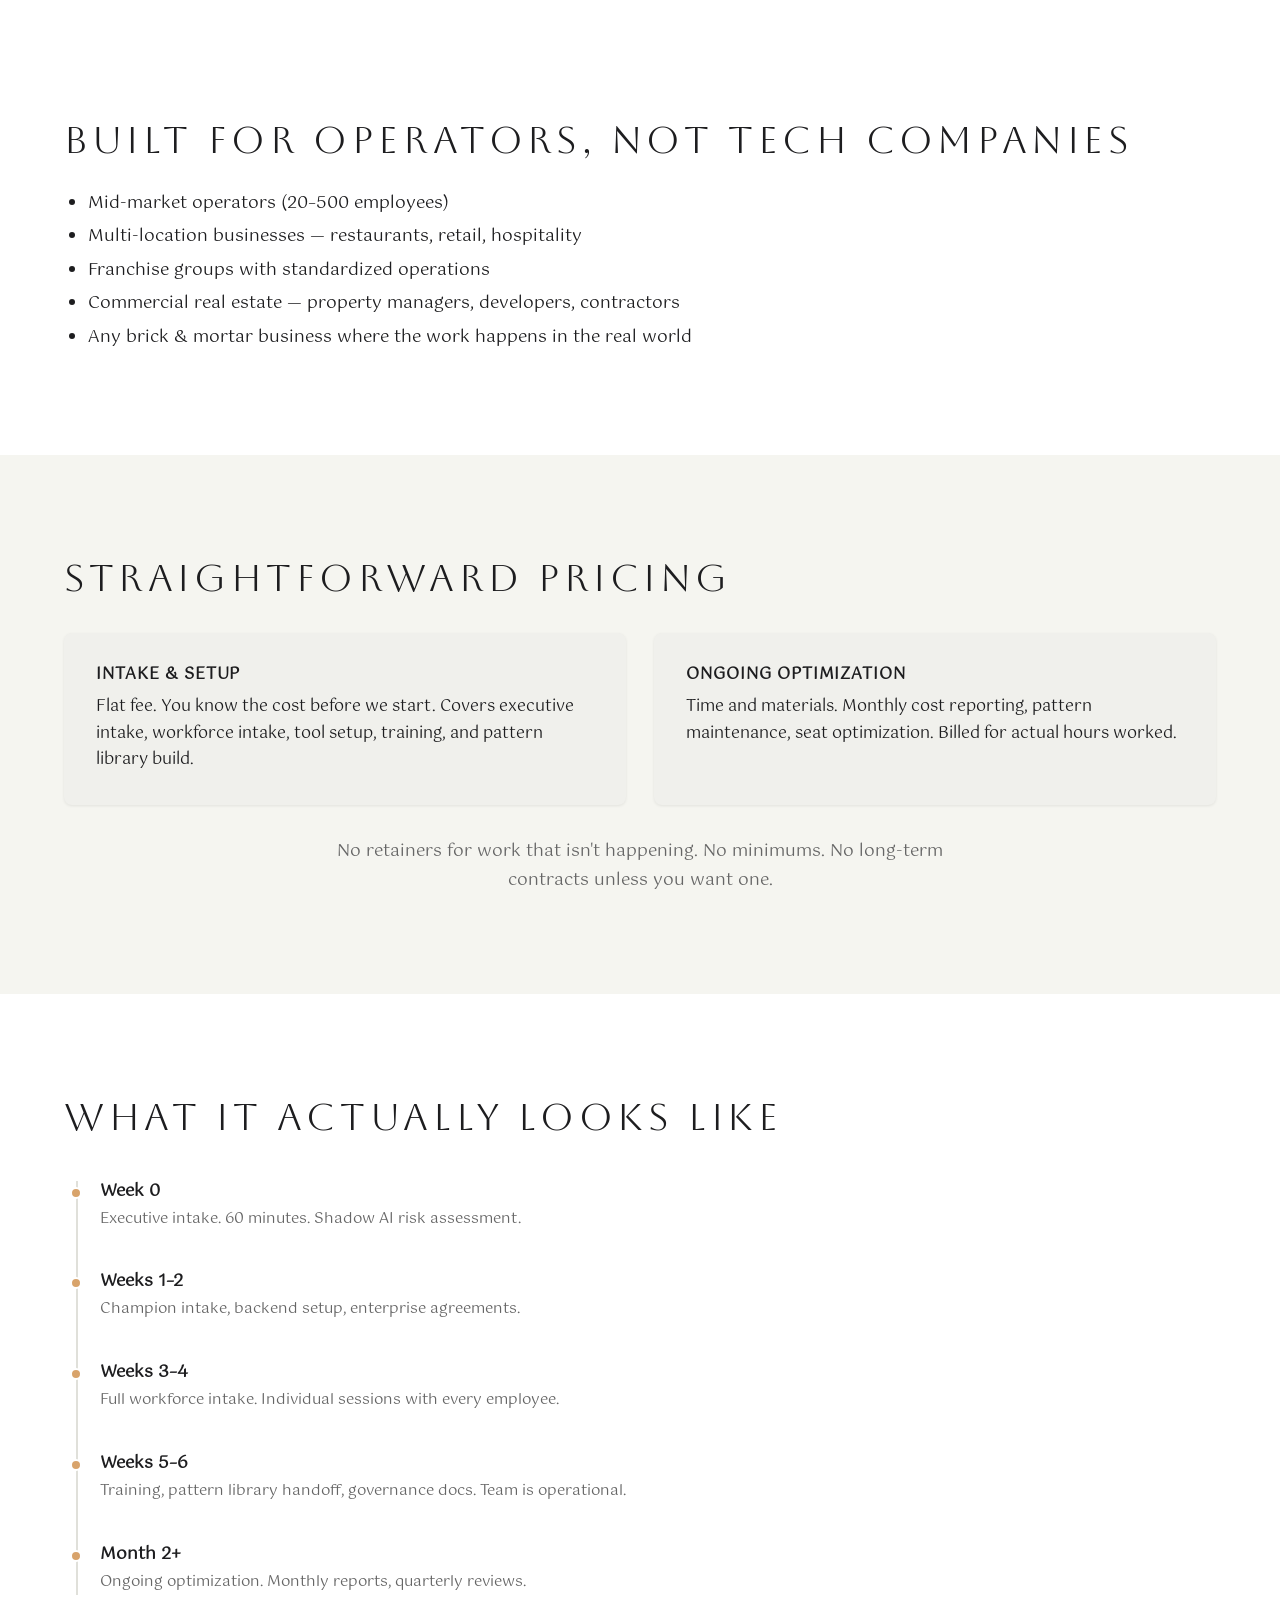
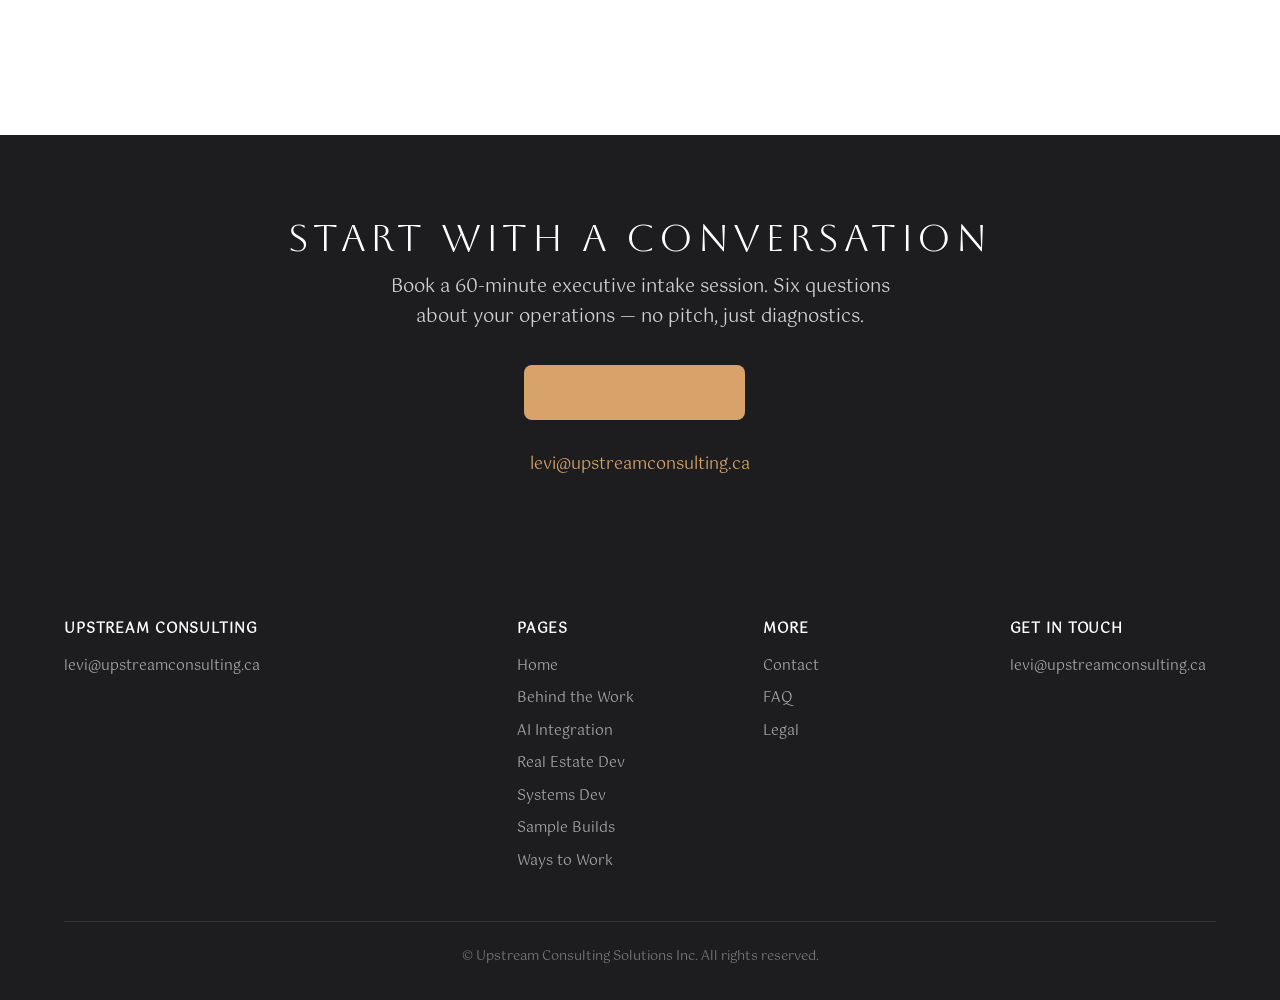
==== commit 265d857e: "Align section sub-bar so the selected item centers under AI Integration Instead of centering the sub" ====
--- a/ai-integration/index.html
+++ b/ai-integration/index.html
@@ -363,5 +363,26 @@
   document.addEventListener('keydown', function(e){ if (e.key === 'Escape') closeAll(); });
 })();
 </script>
+<script>
+(function(){
+  function align(){
+    var inner = document.querySelector('.subnav-inner');
+    if (!inner) return;
+    if (window.innerWidth <= 900) { inner.style.transform = 'none'; return; }
+    var ai = document.querySelector('#navLinks a[href="/ai-integration/"]');
+    var active = document.querySelector('.subnav a.active');
+    if (!ai || !active) return;
+    inner.style.transform = 'none';
+    var aiR = ai.getBoundingClientRect();
+    var acR = active.getBoundingClientRect();
+    var dx = (aiR.left + aiR.width / 2) - (acR.left + acR.width / 2);
+    inner.style.transform = 'translateX(' + Math.round(dx) + 'px)';
+  }
+  window.addEventListener('load', align);
+  window.addEventListener('resize', align);
+  if (document.fonts && document.fonts.ready) document.fonts.ready.then(align);
+  align();
+})();
+</script>
 </body>
 </html>
--- a/styles.css
+++ b/styles.css
@@ -308,7 +308,7 @@
   height: 46px;
   display: flex;
   align-items: center;
-  justify-content: center;
+  justify-content: flex-start;
   gap: 36px;
 }
 .subnav-label {
